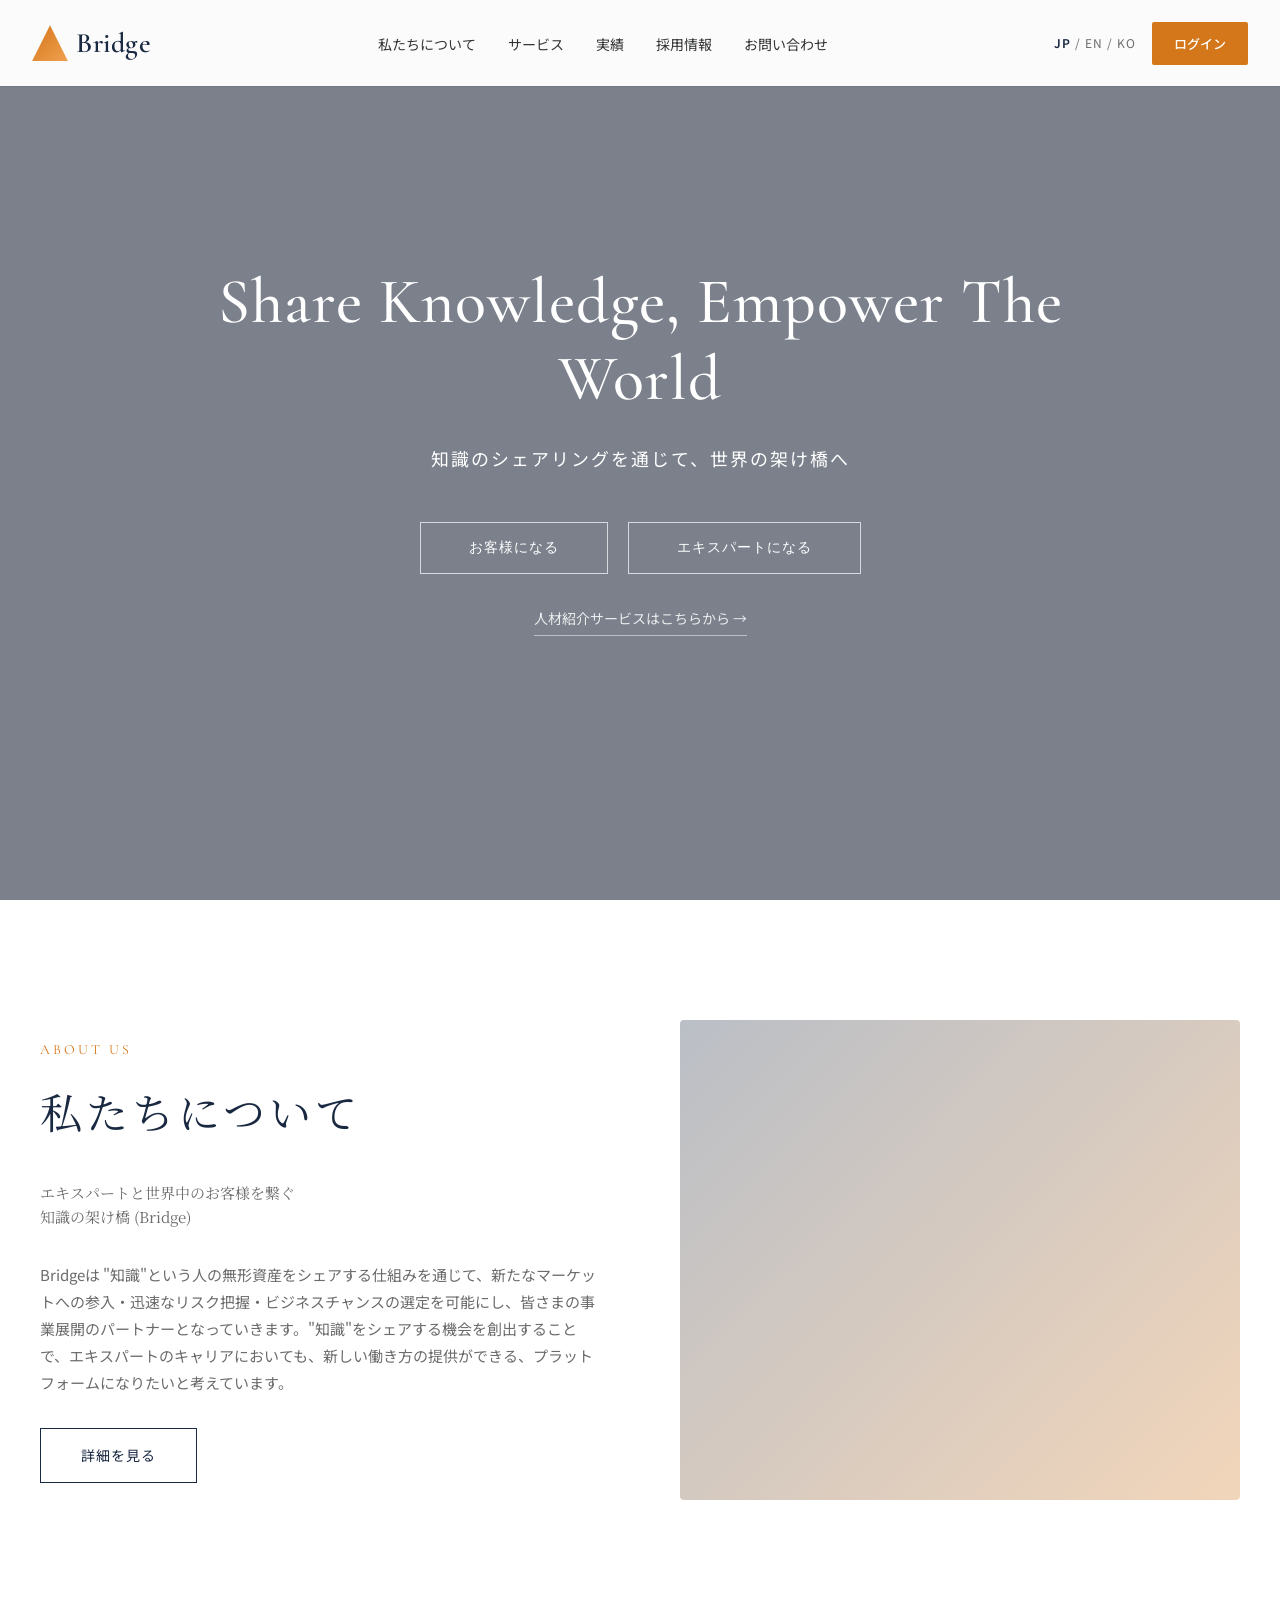
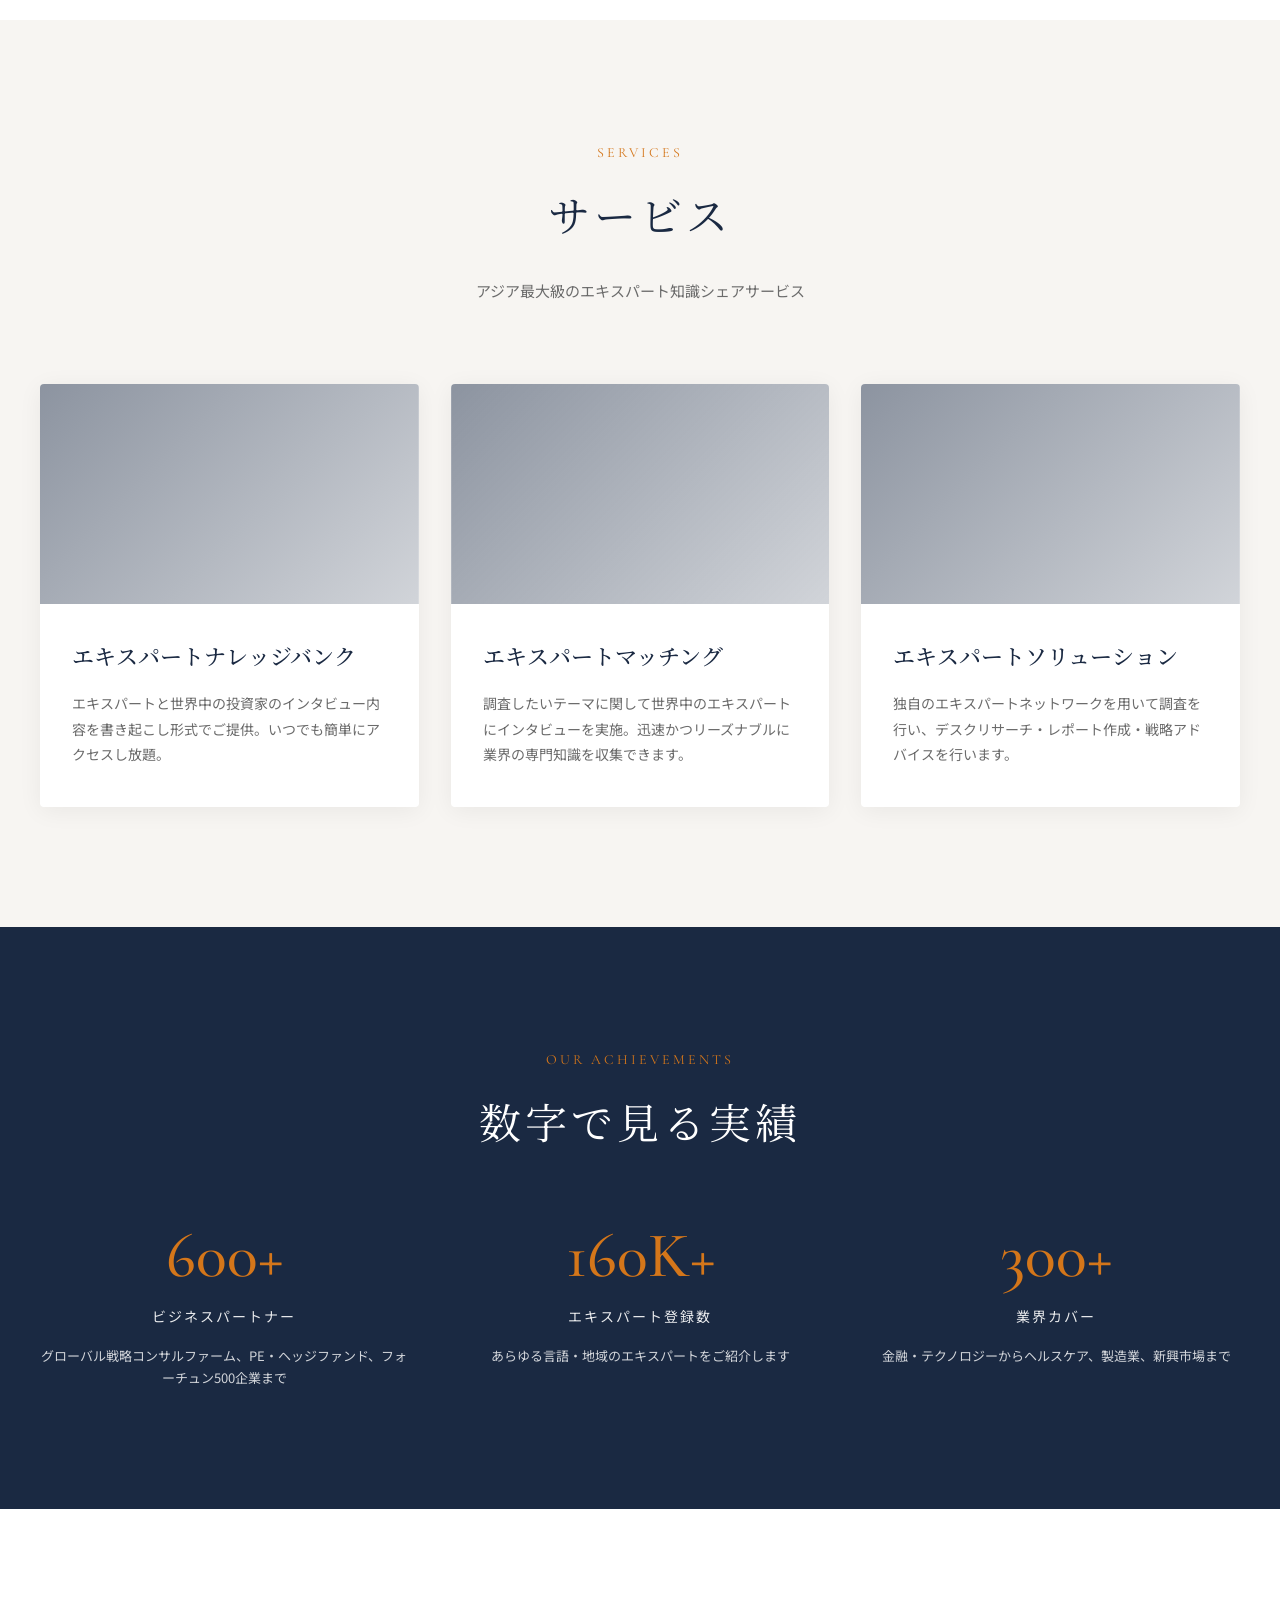
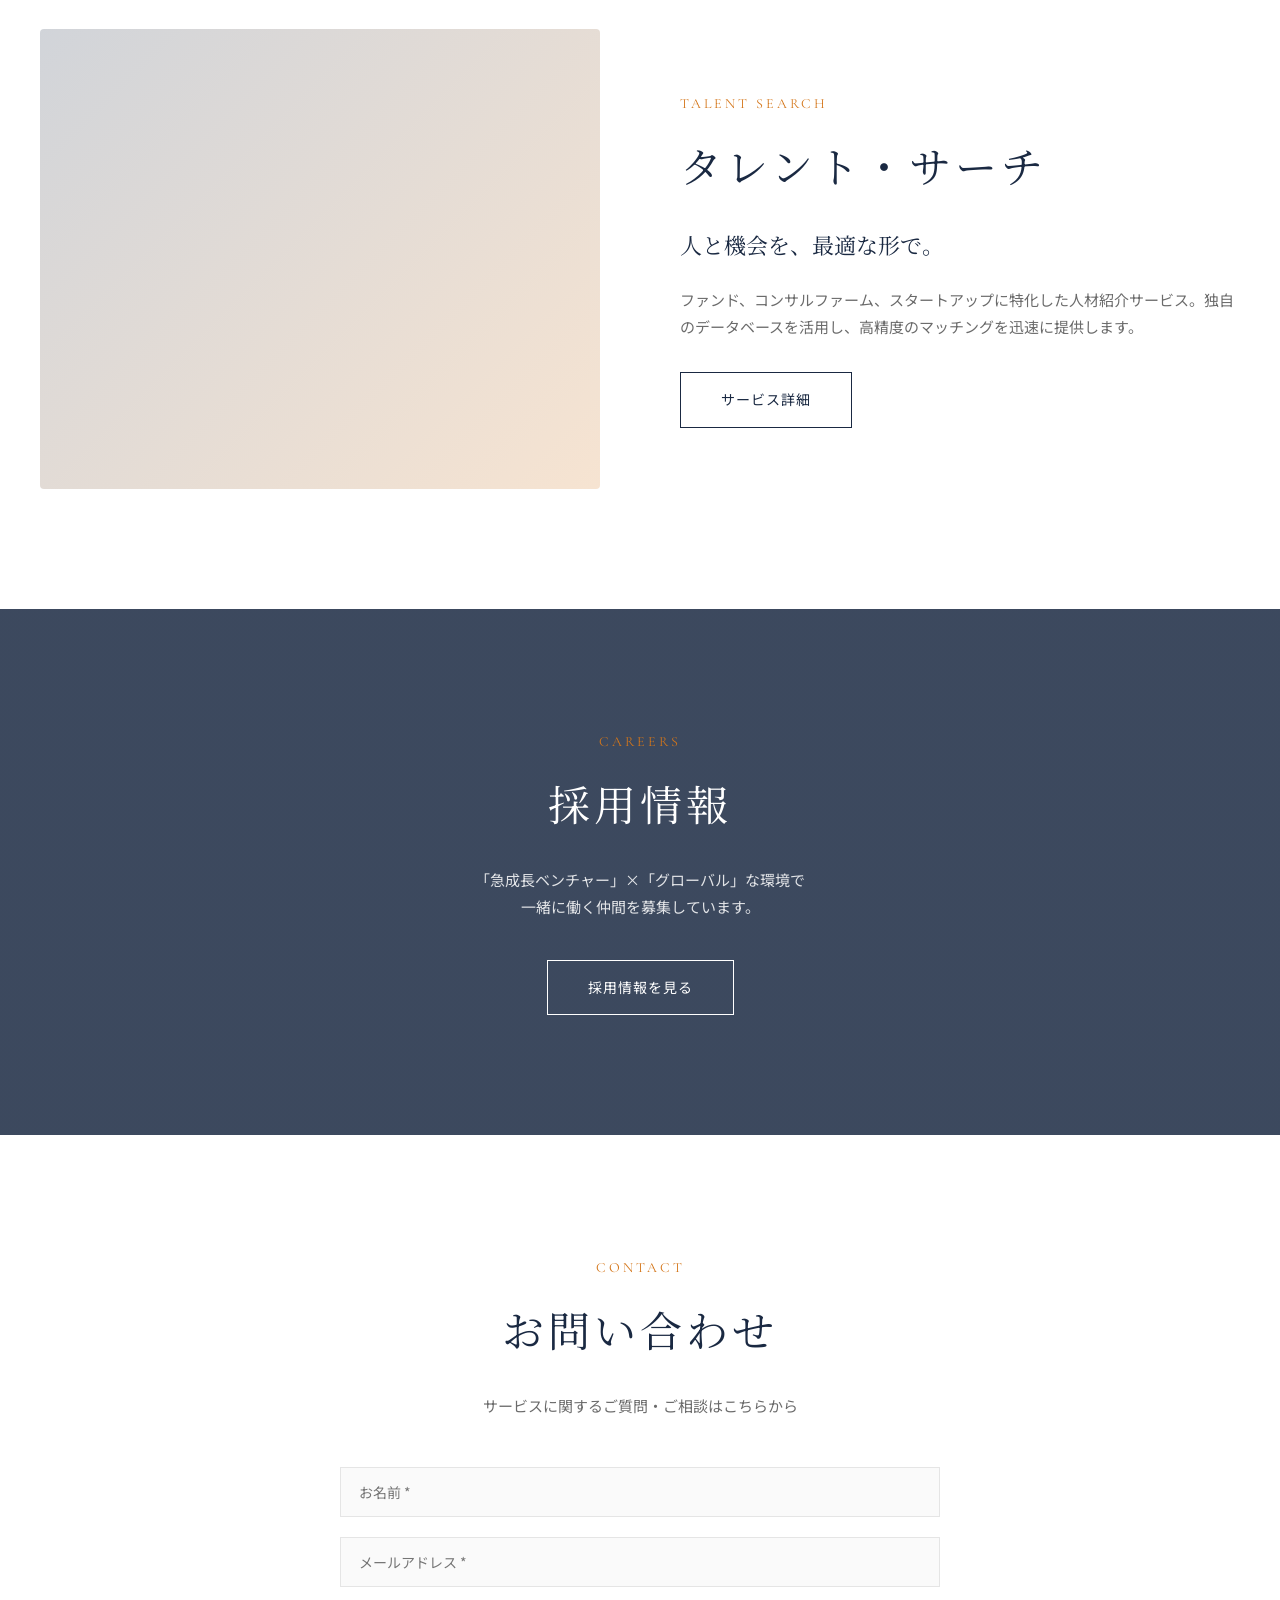
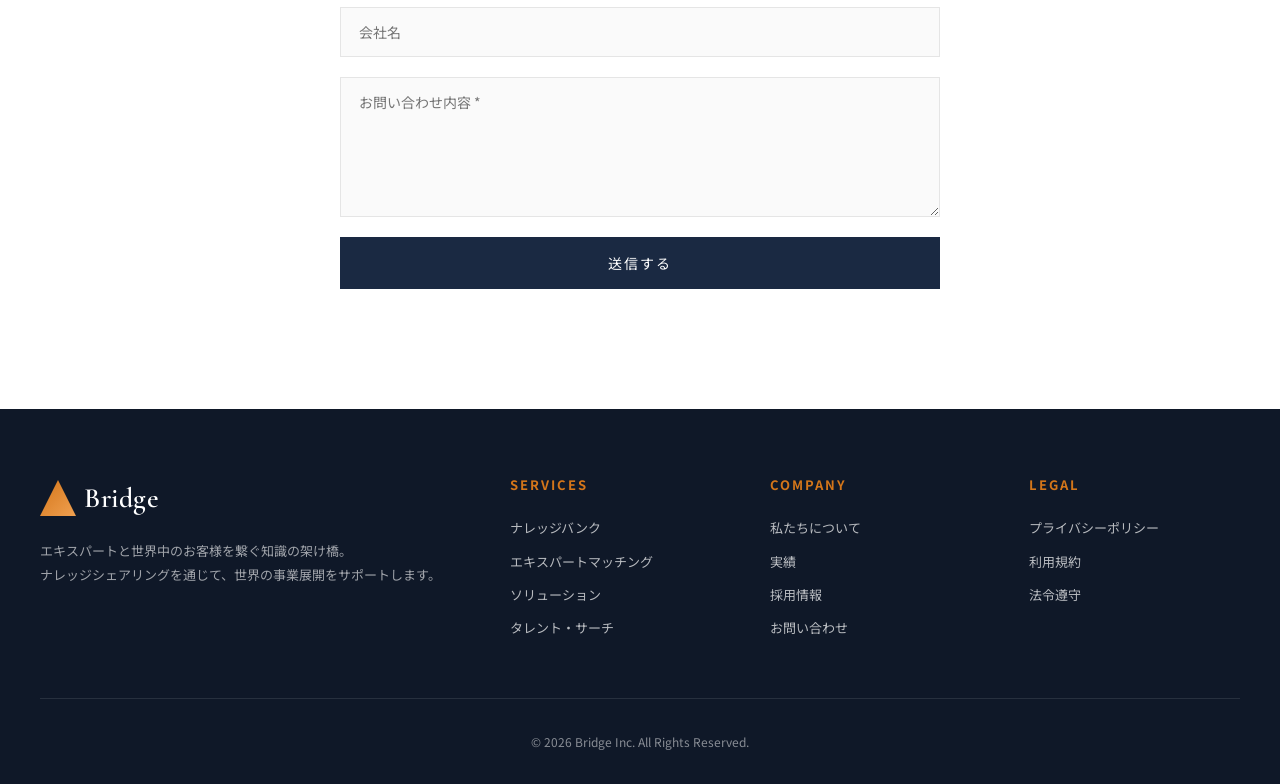
==== index.html @ e3fddd69 "Add files via upload サイトページ" ====
<!DOCTYPE html>
<html lang="ja">
<head>
<meta charset="UTF-8" />
<meta name="viewport" content="width=device-width, initial-scale=1.0" />
<title>Bridge | 知識の架け橋</title>
<meta name="description" content="エキスパートと世界中のお客様を繋ぐ知識の架け橋。ナレッジシェアリングを通じて、新たな事業展開をサポートします。" />
<link rel="preconnect" href="https://fonts.googleapis.com">
<link rel="preconnect" href="https://fonts.gstatic.com" crossorigin>
<link href="https://fonts.googleapis.com/css2?family=Cormorant+Garamond:wght@400;500;600&family=Noto+Serif+JP:wght@300;400;500;600&family=Noto+Sans+JP:wght@300;400;500;700&display=swap" rel="stylesheet">
<style>
  /* ============ Reset ============ */
  *, *::before, *::after { box-sizing: border-box; margin: 0; padding: 0; }
  html { scroll-behavior: smooth; }
  body {
    font-family: 'Noto Sans JP', 'Hiragino Sans', sans-serif;
    color: #2c2c2c;
    line-height: 1.8;
    background: #fff;
    overflow-x: hidden;
  }
  img { max-width: 100%; display: block; }
  a { color: inherit; text-decoration: none; }
  ul { list-style: none; }

  /* ============ Variables ============ */
  :root {
    --primary: #1a2942;
    --accent: #d4761a;
    --light: #f7f5f2;
    --gray: #6b6b6b;
    --border: #e5e5e5;
    --serif-en: 'Cormorant Garamond', 'Noto Serif JP', serif;
    --serif-jp: 'Noto Serif JP', serif;
  }

  /* ============ Header ============ */
  .header {
    position: fixed;
    top: 0; left: 0; right: 0;
    background: rgba(255,255,255,0.97);
    backdrop-filter: blur(10px);
    z-index: 1000;
    box-shadow: 0 1px 0 rgba(0,0,0,0.05);
  }
  .header-inner {
    max-width: 1280px;
    margin: 0 auto;
    padding: 18px 32px;
    display: flex;
    align-items: center;
    justify-content: space-between;
  }
  .logo {
    font-family: var(--serif-en);
    font-size: 28px;
    font-weight: 600;
    color: var(--primary);
    letter-spacing: 0.5px;
    display: flex;
    align-items: center;
    gap: 8px;
  }
  .logo-mark {
    width: 36px; height: 36px;
    background: linear-gradient(135deg, var(--accent), #f0a050);
    clip-path: polygon(50% 0%, 100% 100%, 0% 100%);
  }
  .nav-list {
    display: flex;
    gap: 32px;
  }
  .nav-list a {
    font-size: 14px;
    color: #333;
    transition: color 0.3s;
    position: relative;
  }
  .nav-list a:hover { color: var(--accent); }
  .header-cta {
    display: flex;
    align-items: center;
    gap: 16px;
  }
  .lang-switch {
    font-size: 12px;
    color: var(--gray);
    letter-spacing: 1px;
  }
  .lang-switch span.active { color: var(--primary); font-weight: 600; }
  .login-btn {
    background: var(--accent);
    color: #fff;
    padding: 10px 22px;
    font-size: 13px;
    font-weight: 500;
    border-radius: 2px;
    transition: background 0.3s;
  }
  .login-btn:hover { background: #b86515; }
  .menu-toggle { display: none; background: none; border: none; cursor: pointer; }

  /* ============ Hero ============ */
  .hero {
    height: 100vh;
    min-height: 700px;
    background:
      linear-gradient(rgba(15,25,45,0.55), rgba(15,25,45,0.55)),
      url('https://images.unsplash.com/photo-1519501025264-65ba15a82390?w=1920&auto=format&fit=crop&q=80') center/cover;
    display: flex;
    align-items: center;
    justify-content: center;
    text-align: center;
    color: #fff;
    position: relative;
  }
  .hero-content { max-width: 900px; padding: 0 24px; }
  .hero h1 {
    font-family: var(--serif-en);
    font-size: clamp(36px, 5vw, 64px);
    font-weight: 500;
    letter-spacing: 1px;
    margin-bottom: 24px;
    line-height: 1.2;
    opacity: 0;
    animation: fadeUp 1.2s ease 0.3s forwards;
  }
  .hero p {
    font-size: clamp(15px, 1.4vw, 18px);
    margin-bottom: 48px;
    letter-spacing: 2px;
    opacity: 0;
    animation: fadeUp 1.2s ease 0.6s forwards;
  }
  .hero-buttons {
    display: flex;
    gap: 20px;
    justify-content: center;
    flex-wrap: wrap;
    opacity: 0;
    animation: fadeUp 1.2s ease 0.9s forwards;
  }
  .hero-btn {
    border: 1px solid rgba(255,255,255,0.7);
    padding: 16px 48px;
    font-size: 14px;
    color: #fff;
    transition: all 0.3s;
    letter-spacing: 1px;
    cursor: pointer;
    background: transparent;
  }
  .hero-btn:hover {
    background: #fff;
    color: var(--primary);
  }
  .hero-link {
    display: block;
    margin-top: 32px;
    font-size: 14px;
    color: rgba(255,255,255,0.85);
    border-bottom: 1px solid rgba(255,255,255,0.5);
    padding-bottom: 4px;
    width: fit-content;
    margin-left: auto;
    margin-right: auto;
    transition: color 0.3s;
    opacity: 0;
    animation: fadeUp 1.2s ease 1.2s forwards;
  }
  .hero-link:hover { color: var(--accent); border-color: var(--accent); }

  @keyframes fadeUp {
    from { opacity: 0; transform: translateY(30px); }
    to { opacity: 1; transform: translateY(0); }
  }

  /* ============ Section common ============ */
  .section { padding: 120px 32px; }
  .container { max-width: 1200px; margin: 0 auto; }
  .section-label {
    font-family: var(--serif-en);
    font-size: 14px;
    color: var(--accent);
    letter-spacing: 3px;
    text-transform: uppercase;
    margin-bottom: 12px;
  }
  .section-title {
    font-family: var(--serif-jp);
    font-size: clamp(28px, 3.5vw, 42px);
    font-weight: 400;
    color: var(--primary);
    letter-spacing: 4px;
    margin-bottom: 24px;
  }
  .section-sub {
    color: var(--gray);
    font-size: 15px;
    margin-bottom: 48px;
  }

  /* ============ About ============ */
  .about {
    display: grid;
    grid-template-columns: 1fr 1fr;
    gap: 80px;
    align-items: center;
  }
  .about-text h2 { margin-bottom: 32px; }
  .about-lead {
    font-family: var(--serif-jp);
    font-size: 22px;
    color: var(--primary);
    margin-bottom: 24px;
    line-height: 1.6;
  }
  .about-text p {
    color: var(--gray);
    font-size: 15px;
    margin-bottom: 32px;
  }
  .about-image {
    height: 480px;
    background:
      linear-gradient(135deg, rgba(26,41,66,0.3), rgba(212,118,26,0.3)),
      url('https://images.unsplash.com/photo-1451187580459-43490279c0fa?w=1200&auto=format&fit=crop&q=80') center/cover;
    border-radius: 4px;
  }
  .btn-outline {
    display: inline-block;
    border: 1px solid var(--primary);
    padding: 14px 40px;
    font-size: 14px;
    color: var(--primary);
    transition: all 0.3s;
    letter-spacing: 1px;
  }
  .btn-outline:hover { background: var(--primary); color: #fff; }

  /* ============ Services ============ */
  .services { background: var(--light); text-align: center; }
  .services-head { margin-bottom: 80px; }
  .service-grid {
    display: grid;
    grid-template-columns: repeat(3, 1fr);
    gap: 32px;
    text-align: left;
  }
  .service-card {
    background: #fff;
    padding: 0 0 40px;
    border-radius: 4px;
    overflow: hidden;
    box-shadow: 0 4px 24px rgba(0,0,0,0.06);
    transition: transform 0.4s, box-shadow 0.4s;
  }
  .service-card:hover {
    transform: translateY(-8px);
    box-shadow: 0 12px 40px rgba(0,0,0,0.12);
  }
  .service-image {
    height: 220px;
    background-size: cover;
    background-position: center;
    margin-bottom: 32px;
  }
  .service-card:nth-child(1) .service-image {
    background-image: linear-gradient(135deg, rgba(26,41,66,0.5), rgba(26,41,66,0.2)), url('https://images.unsplash.com/photo-1554224155-6726b3ff858f?w=800&auto=format&fit=crop&q=80');
  }
  .service-card:nth-child(2) .service-image {
    background-image: linear-gradient(135deg, rgba(26,41,66,0.5), rgba(26,41,66,0.2)), url('https://images.unsplash.com/photo-1521737604893-d14cc237f11d?w=800&auto=format&fit=crop&q=80');
  }
  .service-card:nth-child(3) .service-image {
    background-image: linear-gradient(135deg, rgba(26,41,66,0.5), rgba(26,41,66,0.2)), url('https://images.unsplash.com/photo-1556761175-5973dc0f32e7?w=800&auto=format&fit=crop&q=80');
  }
  .service-card h3 {
    font-family: var(--serif-jp);
    font-size: 22px;
    color: var(--primary);
    margin: 0 32px 16px;
    font-weight: 500;
  }
  .service-card p {
    color: var(--gray);
    font-size: 14px;
    margin: 0 32px;
  }

  /* ============ Stats ============ */
  .stats {
    background: var(--primary);
    color: #fff;
    text-align: center;
  }
  .stats-grid {
    display: grid;
    grid-template-columns: repeat(3, 1fr);
    gap: 48px;
  }
  .stat-num {
    font-family: var(--serif-en);
    font-size: 64px;
    color: var(--accent);
    font-weight: 500;
    line-height: 1;
    margin-bottom: 16px;
  }
  .stat-label {
    font-size: 14px;
    letter-spacing: 2px;
    opacity: 0.9;
  }

  /* ============ Talent ============ */
  .talent {
    display: grid;
    grid-template-columns: 1fr 1fr;
    gap: 80px;
    align-items: center;
  }
  .talent-image {
    height: 460px;
    background:
      linear-gradient(135deg, rgba(26,41,66,0.2), rgba(212,118,26,0.2)),
      url('https://images.unsplash.com/photo-1556761175-b413da4baf72?w=1200&auto=format&fit=crop&q=80') center/cover;
    border-radius: 4px;
  }

  /* ============ Careers ============ */
  .careers {
    background:
      linear-gradient(rgba(26,41,66,0.85), rgba(26,41,66,0.85)),
      url('https://images.unsplash.com/photo-1497366216548-37526070297c?w=1920&auto=format&fit=crop&q=80') center/cover fixed;
    color: #fff;
    text-align: center;
  }
  .careers .section-title { color: #fff; }
  .careers .section-sub { color: rgba(255,255,255,0.85); margin-bottom: 40px; }
  .btn-light {
    display: inline-block;
    border: 1px solid #fff;
    padding: 14px 40px;
    font-size: 14px;
    color: #fff;
    letter-spacing: 1px;
    transition: all 0.3s;
  }
  .btn-light:hover { background: #fff; color: var(--primary); }

  /* ============ Contact ============ */
  .contact { text-align: center; }
  .contact-form {
    max-width: 600px;
    margin: 48px auto 0;
    display: grid;
    gap: 20px;
    text-align: left;
  }
  .contact-form input,
  .contact-form textarea {
    width: 100%;
    padding: 14px 18px;
    border: 1px solid var(--border);
    font-family: inherit;
    font-size: 14px;
    background: #fafafa;
    transition: border-color 0.3s;
  }
  .contact-form input:focus,
  .contact-form textarea:focus {
    outline: none;
    border-color: var(--accent);
  }
  .contact-form textarea { min-height: 140px; resize: vertical; }
  .contact-form button {
    background: var(--primary);
    color: #fff;
    border: none;
    padding: 16px;
    font-size: 14px;
    cursor: pointer;
    letter-spacing: 2px;
    transition: background 0.3s;
    font-family: inherit;
  }
  .contact-form button:hover { background: var(--accent); }
  .contact-form button:disabled { background: #999; cursor: not-allowed; }
  .form-status {
    text-align: center;
    padding: 14px;
    margin-top: 8px;
    font-size: 14px;
    border-radius: 2px;
    display: none;
  }
  .form-status.success {
    display: block;
    background: #e8f5e9;
    color: #2e7d32;
    border: 1px solid #a5d6a7;
  }
  .form-status.error {
    display: block;
    background: #ffebee;
    color: #c62828;
    border: 1px solid #ef9a9a;
  }
  .form-honeypot {
    position: absolute;
    left: -9999px;
    width: 1px;
    height: 1px;
    opacity: 0;
  }

  /* ============ Footer ============ */
  .footer {
    background: #0f1828;
    color: #fff;
    padding: 64px 32px 32px;
  }
  .footer-grid {
    max-width: 1200px;
    margin: 0 auto;
    display: grid;
    grid-template-columns: 2fr 1fr 1fr 1fr;
    gap: 48px;
    margin-bottom: 48px;
  }
  .footer-brand .logo { color: #fff; margin-bottom: 16px; }
  .footer-brand p {
    color: rgba(255,255,255,0.6);
    font-size: 13px;
    line-height: 1.8;
  }
  .footer h4 {
    font-size: 13px;
    letter-spacing: 2px;
    margin-bottom: 20px;
    color: var(--accent);
  }
  .footer ul li {
    margin-bottom: 10px;
    font-size: 13px;
    color: rgba(255,255,255,0.7);
  }
  .footer ul li a:hover { color: var(--accent); }
  .footer-bottom {
    max-width: 1200px;
    margin: 0 auto;
    padding-top: 32px;
    border-top: 1px solid rgba(255,255,255,0.1);
    text-align: center;
    font-size: 12px;
    color: rgba(255,255,255,0.5);
  }

  /* ============ Reveal animation ============ */
  .reveal {
    opacity: 0;
    transform: translateY(40px);
    transition: opacity 1s ease, transform 1s ease;
  }
  .reveal.visible {
    opacity: 1;
    transform: translateY(0);
  }

  /* ============ Responsive ============ */
  @media (max-width: 900px) {
    .nav-list, .lang-switch { display: none; }
    .menu-toggle { display: block; font-size: 24px; color: var(--primary); }
    .about, .talent { grid-template-columns: 1fr; gap: 48px; }
    .service-grid, .stats-grid, .footer-grid { grid-template-columns: 1fr; }
    .section { padding: 80px 24px; }
    .header-inner { padding: 16px 24px; }
    .stat-num { font-size: 48px; }
  }
</style>
</head>
<body>

<!-- ========== Header ========== -->
<header class="header">
  <div class="header-inner">
    <a href="#" class="logo">
      <span class="logo-mark"></span>
      Bridge
    </a>
    <nav>
      <ul class="nav-list">
        <li><a href="#about">私たちについて</a></li>
        <li><a href="#services">サービス</a></li>
        <li><a href="#stats">実績</a></li>
        <li><a href="#careers">採用情報</a></li>
        <li><a href="#contact">お問い合わせ</a></li>
      </ul>
    </nav>
    <div class="header-cta">
      <div class="lang-switch">
        <span class="active">JP</span> / <span>EN</span> / <span>KO</span>
      </div>
      <a href="#contact" class="login-btn">ログイン</a>
      <button class="menu-toggle" aria-label="menu">☰</button>
    </div>
  </div>
</header>

<!-- ========== Hero ========== -->
<section class="hero">
  <div class="hero-content">
    <h1>Share Knowledge, Empower The World</h1>
    <p>知識のシェアリングを通じて、世界の架け橋へ</p>
    <div class="hero-buttons">
      <button class="hero-btn">お客様になる</button>
      <button class="hero-btn">エキスパートになる</button>
    </div>
    <a href="#services" class="hero-link">人材紹介サービスはこちらから →</a>
  </div>
</section>

<!-- ========== About ========== -->
<section class="section" id="about">
  <div class="container about">
    <div class="about-text reveal">
      <div class="section-label">ABOUT US</div>
      <h2 class="section-title">私たちについて</h2>
      <p class="about-lead">エキスパートと世界中のお客様を繋ぐ<br>知識の架け橋 (Bridge)</p>
      <p>
        Bridgeは "知識"という人の無形資産をシェアする仕組みを通じて、新たなマーケットへの参入・迅速なリスク把握・ビジネスチャンスの選定を可能にし、皆さまの事業展開のパートナーとなっていきます。"知識"をシェアする機会を創出することで、エキスパートのキャリアにおいても、新しい働き方の提供ができる、プラットフォームになりたいと考えています。
      </p>
      <a href="#" class="btn-outline">詳細を見る</a>
    </div>
    <div class="about-image reveal"></div>
  </div>
</section>

<!-- ========== Services ========== -->
<section class="section services" id="services">
  <div class="container">
    <div class="services-head reveal">
      <div class="section-label">SERVICES</div>
      <h2 class="section-title">サービス</h2>
      <p class="section-sub">アジア最大級のエキスパート知識シェアサービス</p>
    </div>
    <div class="service-grid">
      <div class="service-card reveal">
        <div class="service-image"></div>
        <h3>エキスパートナレッジバンク</h3>
        <p>エキスパートと世界中の投資家のインタビュー内容を書き起こし形式でご提供。いつでも簡単にアクセスし放題。</p>
      </div>
      <div class="service-card reveal">
        <div class="service-image"></div>
        <h3>エキスパートマッチング</h3>
        <p>調査したいテーマに関して世界中のエキスパートにインタビューを実施。迅速かつリーズナブルに業界の専門知識を収集できます。</p>
      </div>
      <div class="service-card reveal">
        <div class="service-image"></div>
        <h3>エキスパートソリューション</h3>
        <p>独自のエキスパートネットワークを用いて調査を行い、デスクリサーチ・レポート作成・戦略アドバイスを行います。</p>
      </div>
    </div>
  </div>
</section>

<!-- ========== Stats ========== -->
<section class="section stats" id="stats">
  <div class="container">
    <div class="reveal" style="margin-bottom:64px;">
      <div class="section-label" style="color:var(--accent);">OUR ACHIEVEMENTS</div>
      <h2 class="section-title" style="color:#fff;">数字で見る実績</h2>
    </div>
    <div class="stats-grid">
      <div class="reveal">
        <div class="stat-num">600+</div>
        <div class="stat-label">ビジネスパートナー</div>
        <p style="margin-top:16px;font-size:13px;opacity:0.8;line-height:1.7;">グローバル戦略コンサルファーム、PE・ヘッジファンド、フォーチュン500企業まで</p>
      </div>
      <div class="reveal">
        <div class="stat-num">160K+</div>
        <div class="stat-label">エキスパート登録数</div>
        <p style="margin-top:16px;font-size:13px;opacity:0.8;line-height:1.7;">あらゆる言語・地域のエキスパートをご紹介します</p>
      </div>
      <div class="reveal">
        <div class="stat-num">300+</div>
        <div class="stat-label">業界カバー</div>
        <p style="margin-top:16px;font-size:13px;opacity:0.8;line-height:1.7;">金融・テクノロジーからヘルスケア、製造業、新興市場まで</p>
      </div>
    </div>
  </div>
</section>

<!-- ========== Talent ========== -->
<section class="section">
  <div class="container talent">
    <div class="talent-image reveal"></div>
    <div class="reveal">
      <div class="section-label">TALENT SEARCH</div>
      <h2 class="section-title">タレント・サーチ</h2>
      <p class="about-lead">人と機会を、最適な形で。</p>
      <p style="color:var(--gray);font-size:15px;margin-bottom:32px;">
        ファンド、コンサルファーム、スタートアップに特化した人材紹介サービス。独自のデータベースを活用し、高精度のマッチングを迅速に提供します。
      </p>
      <a href="#contact" class="btn-outline">サービス詳細</a>
    </div>
  </div>
</section>

<!-- ========== Careers ========== -->
<section class="section careers" id="careers">
  <div class="container reveal">
    <div class="section-label">CAREERS</div>
    <h2 class="section-title">採用情報</h2>
    <p class="section-sub">「急成長ベンチャー」×「グローバル」な環境で<br>一緒に働く仲間を募集しています。</p>
    <a href="#contact" class="btn-light">採用情報を見る</a>
  </div>
</section>

<!-- ========== Contact ========== -->
<section class="section contact" id="contact">
  <div class="container reveal">
    <div class="section-label">CONTACT</div>
    <h2 class="section-title">お問い合わせ</h2>
    <p class="section-sub">サービスに関するご質問・ご相談はこちらから</p>
    <!-- ▼ Formspree連携: action のURLを自分のFormspreeフォームIDに書き換えてください ▼ -->
    <form id="contactForm" class="contact-form" action="https://formspree.io/f/YOUR_FORM_ID" method="POST">
      <input type="text" name="name" placeholder="お名前 *" required />
      <input type="email" name="email" placeholder="メールアドレス *" required />
      <input type="text" name="company" placeholder="会社名" />
      <textarea name="message" placeholder="お問い合わせ内容 *" required></textarea>

      <!-- スパム対策: ハニーポット（Bot対策。人間には見えない） -->
      <input type="text" name="_gotcha" class="form-honeypot" tabindex="-1" autocomplete="off" />

      <!-- メール件名（任意） -->
      <input type="hidden" name="_subject" value="【Bridge】お問い合わせがありました" />

      <!-- 自動返信用の差出人表示（任意） -->
      <input type="hidden" name="_replyto" value="" />

      <button type="submit" id="submitBtn">送信する</button>
      <div class="form-status" id="formStatus"></div>
    </form>
  </div>
</section>

<!-- ========== Footer ========== -->
<footer class="footer">
  <div class="footer-grid">
    <div class="footer-brand">
      <a href="#" class="logo">
        <span class="logo-mark"></span>
        Bridge
      </a>
      <p>エキスパートと世界中のお客様を繋ぐ知識の架け橋。<br>ナレッジシェアリングを通じて、世界の事業展開をサポートします。</p>
    </div>
    <div>
      <h4>SERVICES</h4>
      <ul>
        <li><a href="#services">ナレッジバンク</a></li>
        <li><a href="#services">エキスパートマッチング</a></li>
        <li><a href="#services">ソリューション</a></li>
        <li><a href="#services">タレント・サーチ</a></li>
      </ul>
    </div>
    <div>
      <h4>COMPANY</h4>
      <ul>
        <li><a href="#about">私たちについて</a></li>
        <li><a href="#stats">実績</a></li>
        <li><a href="#careers">採用情報</a></li>
        <li><a href="#contact">お問い合わせ</a></li>
      </ul>
    </div>
    <div>
      <h4>LEGAL</h4>
      <ul>
        <li><a href="#">プライバシーポリシー</a></li>
        <li><a href="#">利用規約</a></li>
        <li><a href="#">法令遵守</a></li>
      </ul>
    </div>
  </div>
  <div class="footer-bottom">
    © 2026 Bridge Inc. All Rights Reserved.
  </div>
</footer>

<script>
  // Reveal on scroll
  const reveals = document.querySelectorAll('.reveal');
  const io = new IntersectionObserver((entries) => {
    entries.forEach(e => {
      if (e.isIntersecting) {
        e.target.classList.add('visible');
        io.unobserve(e.target);
      }
    });
  }, { threshold: 0.15 });
  reveals.forEach(r => io.observe(r));

  // ============ Formspree 非同期送信 ============
  const form = document.getElementById('contactForm');
  const statusEl = document.getElementById('formStatus');
  const submitBtn = document.getElementById('submitBtn');

  if (form) {
    form.addEventListener('submit', async (e) => {
      e.preventDefault();

      // action URLが未設定の場合の警告
      if (form.action.includes('YOUR_FORM_ID')) {
        statusEl.className = 'form-status error';
        statusEl.textContent = '⚠ FormspreeのフォームIDが未設定です。index.htmlのaction属性を編集してください。';
        return;
      }

      submitBtn.disabled = true;
      submitBtn.textContent = '送信中...';
      statusEl.className = 'form-status';
      statusEl.textContent = '';

      try {
        const data = new FormData(form);
        const res = await fetch(form.action, {
          method: 'POST',
          body: data,
          headers: { 'Accept': 'application/json' }
        });

        if (res.ok) {
          statusEl.className = 'form-status success';
          statusEl.textContent = '✓ お問い合わせを送信しました。担当者よりご連絡いたします。';
          form.reset();
        } else {
          const json = await res.json().catch(() => ({}));
          const msg = json.errors ? json.errors.map(err => err.message).join(', ') : '送信に失敗しました。時間をおいて再度お試しください。';
          statusEl.className = 'form-status error';
          statusEl.textContent = '✗ ' + msg;
        }
      } catch (err) {
        statusEl.className = 'form-status error';
        statusEl.textContent = '✗ ネットワークエラーが発生しました。再度お試しください。';
      } finally {
        submitBtn.disabled = false;
        submitBtn.textContent = '送信する';
      }
    });
  }

  // Header shadow on scroll
  const header = document.querySelector('.header');
  window.addEventListener('scroll', () => {
    if (window.scrollY > 50) {
      header.style.boxShadow = '0 4px 20px rgba(0,0,0,0.08)';
    } else {
      header.style.boxShadow = '0 1px 0 rgba(0,0,0,0.05)';
    }
  });
</script>

</body>
</html>
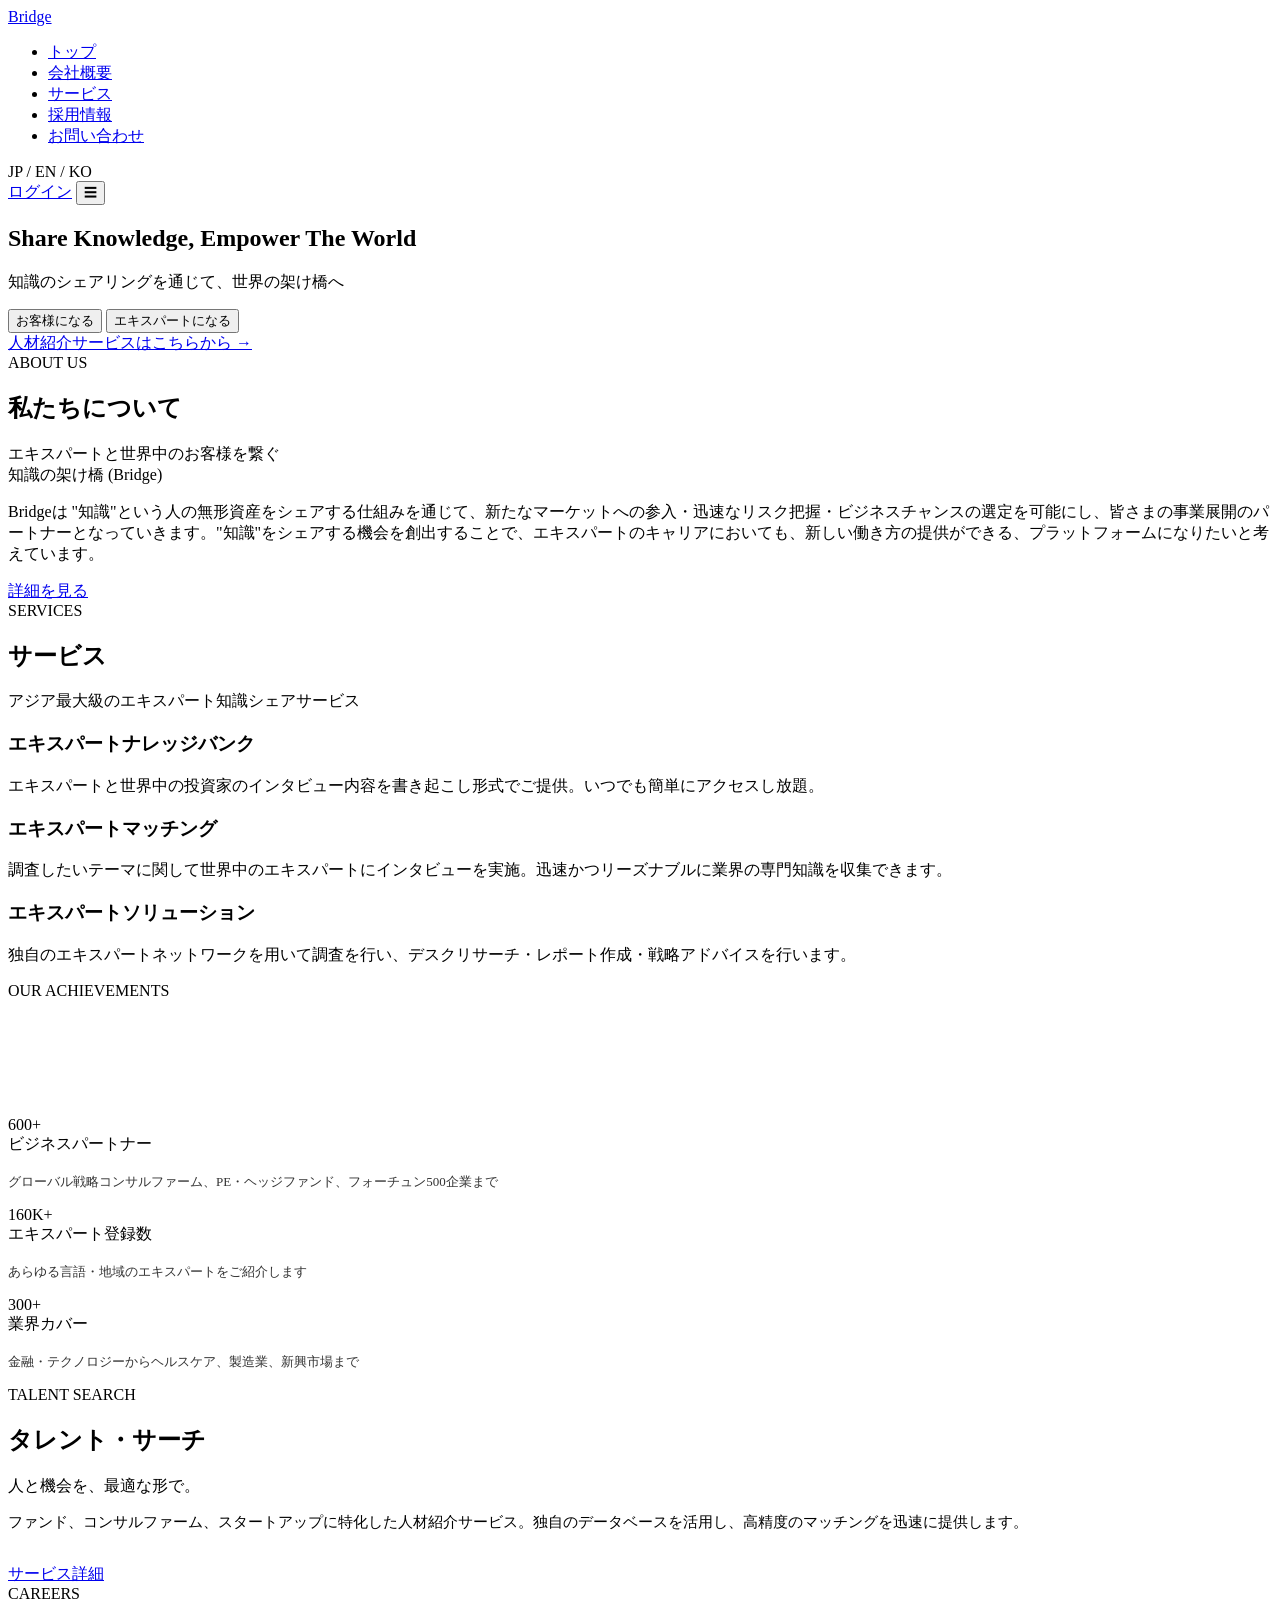
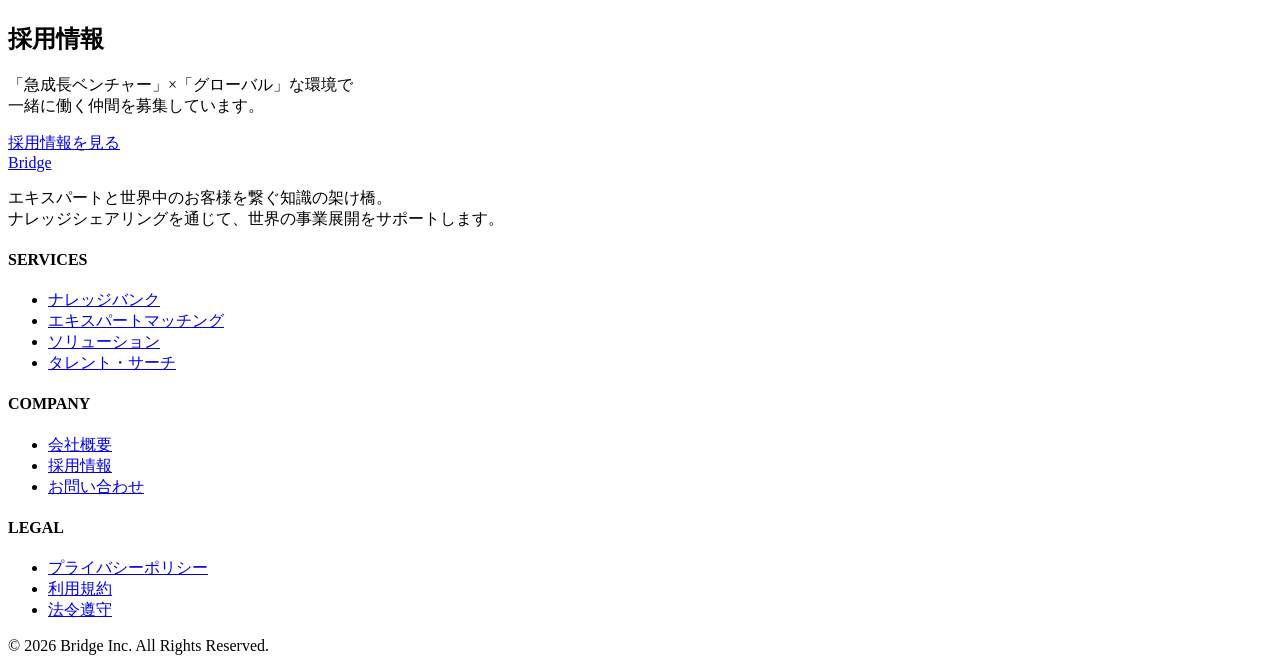
==== commit 122b62a7: "Rename index (1).html to index.html" ====
--- a/index.html
+++ b/index.html
@@ -8,500 +8,31 @@
 <link rel="preconnect" href="https://fonts.googleapis.com">
 <link rel="preconnect" href="https://fonts.gstatic.com" crossorigin>
 <link href="https://fonts.googleapis.com/css2?family=Cormorant+Garamond:wght@400;500;600&family=Noto+Serif+JP:wght@300;400;500;600&family=Noto+Sans+JP:wght@300;400;500;700&display=swap" rel="stylesheet">
-<style>
-  /* ============ Reset ============ */
-  *, *::before, *::after { box-sizing: border-box; margin: 0; padding: 0; }
-  html { scroll-behavior: smooth; }
-  body {
-    font-family: 'Noto Sans JP', 'Hiragino Sans', sans-serif;
-    color: #2c2c2c;
-    line-height: 1.8;
-    background: #fff;
-    overflow-x: hidden;
-  }
-  img { max-width: 100%; display: block; }
-  a { color: inherit; text-decoration: none; }
-  ul { list-style: none; }
-
-  /* ============ Variables ============ */
-  :root {
-    --primary: #1a2942;
-    --accent: #d4761a;
-    --light: #f7f5f2;
-    --gray: #6b6b6b;
-    --border: #e5e5e5;
-    --serif-en: 'Cormorant Garamond', 'Noto Serif JP', serif;
-    --serif-jp: 'Noto Serif JP', serif;
-  }
-
-  /* ============ Header ============ */
-  .header {
-    position: fixed;
-    top: 0; left: 0; right: 0;
-    background: rgba(255,255,255,0.97);
-    backdrop-filter: blur(10px);
-    z-index: 1000;
-    box-shadow: 0 1px 0 rgba(0,0,0,0.05);
-  }
-  .header-inner {
-    max-width: 1280px;
-    margin: 0 auto;
-    padding: 18px 32px;
-    display: flex;
-    align-items: center;
-    justify-content: space-between;
-  }
-  .logo {
-    font-family: var(--serif-en);
-    font-size: 28px;
-    font-weight: 600;
-    color: var(--primary);
-    letter-spacing: 0.5px;
-    display: flex;
-    align-items: center;
-    gap: 8px;
-  }
-  .logo-mark {
-    width: 36px; height: 36px;
-    background: linear-gradient(135deg, var(--accent), #f0a050);
-    clip-path: polygon(50% 0%, 100% 100%, 0% 100%);
-  }
-  .nav-list {
-    display: flex;
-    gap: 32px;
-  }
-  .nav-list a {
-    font-size: 14px;
-    color: #333;
-    transition: color 0.3s;
-    position: relative;
-  }
-  .nav-list a:hover { color: var(--accent); }
-  .header-cta {
-    display: flex;
-    align-items: center;
-    gap: 16px;
-  }
-  .lang-switch {
-    font-size: 12px;
-    color: var(--gray);
-    letter-spacing: 1px;
-  }
-  .lang-switch span.active { color: var(--primary); font-weight: 600; }
-  .login-btn {
-    background: var(--accent);
-    color: #fff;
-    padding: 10px 22px;
-    font-size: 13px;
-    font-weight: 500;
-    border-radius: 2px;
-    transition: background 0.3s;
-  }
-  .login-btn:hover { background: #b86515; }
-  .menu-toggle { display: none; background: none; border: none; cursor: pointer; }
-
-  /* ============ Hero ============ */
-  .hero {
-    height: 100vh;
-    min-height: 700px;
-    background:
-      linear-gradient(rgba(15,25,45,0.55), rgba(15,25,45,0.55)),
-      url('https://images.unsplash.com/photo-1519501025264-65ba15a82390?w=1920&auto=format&fit=crop&q=80') center/cover;
-    display: flex;
-    align-items: center;
-    justify-content: center;
-    text-align: center;
-    color: #fff;
-    position: relative;
-  }
-  .hero-content { max-width: 900px; padding: 0 24px; }
-  .hero h1 {
-    font-family: var(--serif-en);
-    font-size: clamp(36px, 5vw, 64px);
-    font-weight: 500;
-    letter-spacing: 1px;
-    margin-bottom: 24px;
-    line-height: 1.2;
-    opacity: 0;
-    animation: fadeUp 1.2s ease 0.3s forwards;
-  }
-  .hero p {
-    font-size: clamp(15px, 1.4vw, 18px);
-    margin-bottom: 48px;
-    letter-spacing: 2px;
-    opacity: 0;
-    animation: fadeUp 1.2s ease 0.6s forwards;
-  }
-  .hero-buttons {
-    display: flex;
-    gap: 20px;
-    justify-content: center;
-    flex-wrap: wrap;
-    opacity: 0;
-    animation: fadeUp 1.2s ease 0.9s forwards;
-  }
-  .hero-btn {
-    border: 1px solid rgba(255,255,255,0.7);
-    padding: 16px 48px;
-    font-size: 14px;
-    color: #fff;
-    transition: all 0.3s;
-    letter-spacing: 1px;
-    cursor: pointer;
-    background: transparent;
-  }
-  .hero-btn:hover {
-    background: #fff;
-    color: var(--primary);
-  }
-  .hero-link {
-    display: block;
-    margin-top: 32px;
-    font-size: 14px;
-    color: rgba(255,255,255,0.85);
-    border-bottom: 1px solid rgba(255,255,255,0.5);
-    padding-bottom: 4px;
-    width: fit-content;
-    margin-left: auto;
-    margin-right: auto;
-    transition: color 0.3s;
-    opacity: 0;
-    animation: fadeUp 1.2s ease 1.2s forwards;
-  }
-  .hero-link:hover { color: var(--accent); border-color: var(--accent); }
-
-  @keyframes fadeUp {
-    from { opacity: 0; transform: translateY(30px); }
-    to { opacity: 1; transform: translateY(0); }
-  }
-
-  /* ============ Section common ============ */
-  .section { padding: 120px 32px; }
-  .container { max-width: 1200px; margin: 0 auto; }
-  .section-label {
-    font-family: var(--serif-en);
-    font-size: 14px;
-    color: var(--accent);
-    letter-spacing: 3px;
-    text-transform: uppercase;
-    margin-bottom: 12px;
-  }
-  .section-title {
-    font-family: var(--serif-jp);
-    font-size: clamp(28px, 3.5vw, 42px);
-    font-weight: 400;
-    color: var(--primary);
-    letter-spacing: 4px;
-    margin-bottom: 24px;
-  }
-  .section-sub {
-    color: var(--gray);
-    font-size: 15px;
-    margin-bottom: 48px;
-  }
-
-  /* ============ About ============ */
-  .about {
-    display: grid;
-    grid-template-columns: 1fr 1fr;
-    gap: 80px;
-    align-items: center;
-  }
-  .about-text h2 { margin-bottom: 32px; }
-  .about-lead {
-    font-family: var(--serif-jp);
-    font-size: 22px;
-    color: var(--primary);
-    margin-bottom: 24px;
-    line-height: 1.6;
-  }
-  .about-text p {
-    color: var(--gray);
-    font-size: 15px;
-    margin-bottom: 32px;
-  }
-  .about-image {
-    height: 480px;
-    background:
-      linear-gradient(135deg, rgba(26,41,66,0.3), rgba(212,118,26,0.3)),
-      url('https://images.unsplash.com/photo-1451187580459-43490279c0fa?w=1200&auto=format&fit=crop&q=80') center/cover;
-    border-radius: 4px;
-  }
-  .btn-outline {
-    display: inline-block;
-    border: 1px solid var(--primary);
-    padding: 14px 40px;
-    font-size: 14px;
-    color: var(--primary);
-    transition: all 0.3s;
-    letter-spacing: 1px;
-  }
-  .btn-outline:hover { background: var(--primary); color: #fff; }
-
-  /* ============ Services ============ */
-  .services { background: var(--light); text-align: center; }
-  .services-head { margin-bottom: 80px; }
-  .service-grid {
-    display: grid;
-    grid-template-columns: repeat(3, 1fr);
-    gap: 32px;
-    text-align: left;
-  }
-  .service-card {
-    background: #fff;
-    padding: 0 0 40px;
-    border-radius: 4px;
-    overflow: hidden;
-    box-shadow: 0 4px 24px rgba(0,0,0,0.06);
-    transition: transform 0.4s, box-shadow 0.4s;
-  }
-  .service-card:hover {
-    transform: translateY(-8px);
-    box-shadow: 0 12px 40px rgba(0,0,0,0.12);
-  }
-  .service-image {
-    height: 220px;
-    background-size: cover;
-    background-position: center;
-    margin-bottom: 32px;
-  }
-  .service-card:nth-child(1) .service-image {
-    background-image: linear-gradient(135deg, rgba(26,41,66,0.5), rgba(26,41,66,0.2)), url('https://images.unsplash.com/photo-1554224155-6726b3ff858f?w=800&auto=format&fit=crop&q=80');
-  }
-  .service-card:nth-child(2) .service-image {
-    background-image: linear-gradient(135deg, rgba(26,41,66,0.5), rgba(26,41,66,0.2)), url('https://images.unsplash.com/photo-1521737604893-d14cc237f11d?w=800&auto=format&fit=crop&q=80');
-  }
-  .service-card:nth-child(3) .service-image {
-    background-image: linear-gradient(135deg, rgba(26,41,66,0.5), rgba(26,41,66,0.2)), url('https://images.unsplash.com/photo-1556761175-5973dc0f32e7?w=800&auto=format&fit=crop&q=80');
-  }
-  .service-card h3 {
-    font-family: var(--serif-jp);
-    font-size: 22px;
-    color: var(--primary);
-    margin: 0 32px 16px;
-    font-weight: 500;
-  }
-  .service-card p {
-    color: var(--gray);
-    font-size: 14px;
-    margin: 0 32px;
-  }
-
-  /* ============ Stats ============ */
-  .stats {
-    background: var(--primary);
-    color: #fff;
-    text-align: center;
-  }
-  .stats-grid {
-    display: grid;
-    grid-template-columns: repeat(3, 1fr);
-    gap: 48px;
-  }
-  .stat-num {
-    font-family: var(--serif-en);
-    font-size: 64px;
-    color: var(--accent);
-    font-weight: 500;
-    line-height: 1;
-    margin-bottom: 16px;
-  }
-  .stat-label {
-    font-size: 14px;
-    letter-spacing: 2px;
-    opacity: 0.9;
-  }
-
-  /* ============ Talent ============ */
-  .talent {
-    display: grid;
-    grid-template-columns: 1fr 1fr;
-    gap: 80px;
-    align-items: center;
-  }
-  .talent-image {
-    height: 460px;
-    background:
-      linear-gradient(135deg, rgba(26,41,66,0.2), rgba(212,118,26,0.2)),
-      url('https://images.unsplash.com/photo-1556761175-b413da4baf72?w=1200&auto=format&fit=crop&q=80') center/cover;
-    border-radius: 4px;
-  }
-
-  /* ============ Careers ============ */
-  .careers {
-    background:
-      linear-gradient(rgba(26,41,66,0.85), rgba(26,41,66,0.85)),
-      url('https://images.unsplash.com/photo-1497366216548-37526070297c?w=1920&auto=format&fit=crop&q=80') center/cover fixed;
-    color: #fff;
-    text-align: center;
-  }
-  .careers .section-title { color: #fff; }
-  .careers .section-sub { color: rgba(255,255,255,0.85); margin-bottom: 40px; }
-  .btn-light {
-    display: inline-block;
-    border: 1px solid #fff;
-    padding: 14px 40px;
-    font-size: 14px;
-    color: #fff;
-    letter-spacing: 1px;
-    transition: all 0.3s;
-  }
-  .btn-light:hover { background: #fff; color: var(--primary); }
-
-  /* ============ Contact ============ */
-  .contact { text-align: center; }
-  .contact-form {
-    max-width: 600px;
-    margin: 48px auto 0;
-    display: grid;
-    gap: 20px;
-    text-align: left;
-  }
-  .contact-form input,
-  .contact-form textarea {
-    width: 100%;
-    padding: 14px 18px;
-    border: 1px solid var(--border);
-    font-family: inherit;
-    font-size: 14px;
-    background: #fafafa;
-    transition: border-color 0.3s;
-  }
-  .contact-form input:focus,
-  .contact-form textarea:focus {
-    outline: none;
-    border-color: var(--accent);
-  }
-  .contact-form textarea { min-height: 140px; resize: vertical; }
-  .contact-form button {
-    background: var(--primary);
-    color: #fff;
-    border: none;
-    padding: 16px;
-    font-size: 14px;
-    cursor: pointer;
-    letter-spacing: 2px;
-    transition: background 0.3s;
-    font-family: inherit;
-  }
-  .contact-form button:hover { background: var(--accent); }
-  .contact-form button:disabled { background: #999; cursor: not-allowed; }
-  .form-status {
-    text-align: center;
-    padding: 14px;
-    margin-top: 8px;
-    font-size: 14px;
-    border-radius: 2px;
-    display: none;
-  }
-  .form-status.success {
-    display: block;
-    background: #e8f5e9;
-    color: #2e7d32;
-    border: 1px solid #a5d6a7;
-  }
-  .form-status.error {
-    display: block;
-    background: #ffebee;
-    color: #c62828;
-    border: 1px solid #ef9a9a;
-  }
-  .form-honeypot {
-    position: absolute;
-    left: -9999px;
-    width: 1px;
-    height: 1px;
-    opacity: 0;
-  }
-
-  /* ============ Footer ============ */
-  .footer {
-    background: #0f1828;
-    color: #fff;
-    padding: 64px 32px 32px;
-  }
-  .footer-grid {
-    max-width: 1200px;
-    margin: 0 auto;
-    display: grid;
-    grid-template-columns: 2fr 1fr 1fr 1fr;
-    gap: 48px;
-    margin-bottom: 48px;
-  }
-  .footer-brand .logo { color: #fff; margin-bottom: 16px; }
-  .footer-brand p {
-    color: rgba(255,255,255,0.6);
-    font-size: 13px;
-    line-height: 1.8;
-  }
-  .footer h4 {
-    font-size: 13px;
-    letter-spacing: 2px;
-    margin-bottom: 20px;
-    color: var(--accent);
-  }
-  .footer ul li {
-    margin-bottom: 10px;
-    font-size: 13px;
-    color: rgba(255,255,255,0.7);
-  }
-  .footer ul li a:hover { color: var(--accent); }
-  .footer-bottom {
-    max-width: 1200px;
-    margin: 0 auto;
-    padding-top: 32px;
-    border-top: 1px solid rgba(255,255,255,0.1);
-    text-align: center;
-    font-size: 12px;
-    color: rgba(255,255,255,0.5);
-  }
-
-  /* ============ Reveal animation ============ */
-  .reveal {
-    opacity: 0;
-    transform: translateY(40px);
-    transition: opacity 1s ease, transform 1s ease;
-  }
-  .reveal.visible {
-    opacity: 1;
-    transform: translateY(0);
-  }
-
-  /* ============ Responsive ============ */
-  @media (max-width: 900px) {
-    .nav-list, .lang-switch { display: none; }
-    .menu-toggle { display: block; font-size: 24px; color: var(--primary); }
-    .about, .talent { grid-template-columns: 1fr; gap: 48px; }
-    .service-grid, .stats-grid, .footer-grid { grid-template-columns: 1fr; }
-    .section { padding: 80px 24px; }
-    .header-inner { padding: 16px 24px; }
-    .stat-num { font-size: 48px; }
-  }
-</style>
+<link rel="stylesheet" href="css/style.css">
 </head>
 <body>
 
-<!-- ========== Header ========== -->
+<!-- ========== Header (共通) ========== -->
 <header class="header">
   <div class="header-inner">
-    <a href="#" class="logo">
+    <a href="index.html" class="logo">
       <span class="logo-mark"></span>
       Bridge
     </a>
     <nav>
       <ul class="nav-list">
-        <li><a href="#about">私たちについて</a></li>
-        <li><a href="#services">サービス</a></li>
-        <li><a href="#stats">実績</a></li>
-        <li><a href="#careers">採用情報</a></li>
-        <li><a href="#contact">お問い合わせ</a></li>
+        <li><a href="index.html">トップ</a></li>
+        <li><a href="about.html">会社概要</a></li>
+        <li><a href="services.html">サービス</a></li>
+        <li><a href="careers.html">採用情報</a></li>
+        <li><a href="contact.html">お問い合わせ</a></li>
       </ul>
     </nav>
     <div class="header-cta">
       <div class="lang-switch">
         <span class="active">JP</span> / <span>EN</span> / <span>KO</span>
       </div>
-      <a href="#contact" class="login-btn">ログイン</a>
+      <a href="contact.html" class="login-btn">ログイン</a>
       <button class="menu-toggle" aria-label="menu">☰</button>
     </div>
   </div>
@@ -513,10 +44,10 @@
     <h1>Share Knowledge, Empower The World</h1>
     <p>知識のシェアリングを通じて、世界の架け橋へ</p>
     <div class="hero-buttons">
-      <button class="hero-btn">お客様になる</button>
-      <button class="hero-btn">エキスパートになる</button>
+      <button class="hero-btn" onclick="location.href='contact.html'">お客様になる</button>
+      <button class="hero-btn" onclick="location.href='contact.html'">エキスパートになる</button>
     </div>
-    <a href="#services" class="hero-link">人材紹介サービスはこちらから →</a>
+    <a href="services.html" class="hero-link">人材紹介サービスはこちらから →</a>
   </div>
 </section>
 
@@ -530,7 +61,7 @@
       <p>
         Bridgeは "知識"という人の無形資産をシェアする仕組みを通じて、新たなマーケットへの参入・迅速なリスク把握・ビジネスチャンスの選定を可能にし、皆さまの事業展開のパートナーとなっていきます。"知識"をシェアする機会を創出することで、エキスパートのキャリアにおいても、新しい働き方の提供ができる、プラットフォームになりたいと考えています。
       </p>
-      <a href="#" class="btn-outline">詳細を見る</a>
+      <a href="about.html" class="btn-outline">詳細を見る</a>
     </div>
     <div class="about-image reveal"></div>
   </div>
@@ -602,7 +133,7 @@
       <p style="color:var(--gray);font-size:15px;margin-bottom:32px;">
         ファンド、コンサルファーム、スタートアップに特化した人材紹介サービス。独自のデータベースを活用し、高精度のマッチングを迅速に提供します。
       </p>
-      <a href="#contact" class="btn-outline">サービス詳細</a>
+      <a href="services.html" class="btn-outline">サービス詳細</a>
     </div>
   </div>
 </section>
@@ -613,43 +144,15 @@
     <div class="section-label">CAREERS</div>
     <h2 class="section-title">採用情報</h2>
     <p class="section-sub">「急成長ベンチャー」×「グローバル」な環境で<br>一緒に働く仲間を募集しています。</p>
-    <a href="#contact" class="btn-light">採用情報を見る</a>
+    <a href="careers.html" class="btn-light">採用情報を見る</a>
   </div>
 </section>
 
-<!-- ========== Contact ========== -->
-<section class="section contact" id="contact">
-  <div class="container reveal">
-    <div class="section-label">CONTACT</div>
-    <h2 class="section-title">お問い合わせ</h2>
-    <p class="section-sub">サービスに関するご質問・ご相談はこちらから</p>
-    <!-- ▼ Formspree連携: action のURLを自分のFormspreeフォームIDに書き換えてください ▼ -->
-    <form id="contactForm" class="contact-form" action="https://formspree.io/f/YOUR_FORM_ID" method="POST">
-      <input type="text" name="name" placeholder="お名前 *" required />
-      <input type="email" name="email" placeholder="メールアドレス *" required />
-      <input type="text" name="company" placeholder="会社名" />
-      <textarea name="message" placeholder="お問い合わせ内容 *" required></textarea>
-
-      <!-- スパム対策: ハニーポット（Bot対策。人間には見えない） -->
-      <input type="text" name="_gotcha" class="form-honeypot" tabindex="-1" autocomplete="off" />
-
-      <!-- メール件名（任意） -->
-      <input type="hidden" name="_subject" value="【Bridge】お問い合わせがありました" />
-
-      <!-- 自動返信用の差出人表示（任意） -->
-      <input type="hidden" name="_replyto" value="" />
-
-      <button type="submit" id="submitBtn">送信する</button>
-      <div class="form-status" id="formStatus"></div>
-    </form>
-  </div>
-</section>
-
-<!-- ========== Footer ========== -->
+<!-- ========== Footer (共通) ========== -->
 <footer class="footer">
   <div class="footer-grid">
     <div class="footer-brand">
-      <a href="#" class="logo">
+      <a href="index.html" class="logo">
         <span class="logo-mark"></span>
         Bridge
       </a>
@@ -658,19 +161,18 @@
     <div>
       <h4>SERVICES</h4>
       <ul>
-        <li><a href="#services">ナレッジバンク</a></li>
-        <li><a href="#services">エキスパートマッチング</a></li>
-        <li><a href="#services">ソリューション</a></li>
-        <li><a href="#services">タレント・サーチ</a></li>
+        <li><a href="services.html">ナレッジバンク</a></li>
+        <li><a href="services.html">エキスパートマッチング</a></li>
+        <li><a href="services.html">ソリューション</a></li>
+        <li><a href="services.html">タレント・サーチ</a></li>
       </ul>
     </div>
     <div>
       <h4>COMPANY</h4>
       <ul>
-        <li><a href="#about">私たちについて</a></li>
-        <li><a href="#stats">実績</a></li>
-        <li><a href="#careers">採用情報</a></li>
-        <li><a href="#contact">お問い合わせ</a></li>
+        <li><a href="about.html">会社概要</a></li>
+        <li><a href="careers.html">採用情報</a></li>
+        <li><a href="contact.html">お問い合わせ</a></li>
       </ul>
     </div>
     <div>
@@ -687,78 +189,6 @@
   </div>
 </footer>
 
-<script>
-  // Reveal on scroll
-  const reveals = document.querySelectorAll('.reveal');
-  const io = new IntersectionObserver((entries) => {
-    entries.forEach(e => {
-      if (e.isIntersecting) {
-        e.target.classList.add('visible');
-        io.unobserve(e.target);
-      }
-    });
-  }, { threshold: 0.15 });
-  reveals.forEach(r => io.observe(r));
-
-  // ============ Formspree 非同期送信 ============
-  const form = document.getElementById('contactForm');
-  const statusEl = document.getElementById('formStatus');
-  const submitBtn = document.getElementById('submitBtn');
-
-  if (form) {
-    form.addEventListener('submit', async (e) => {
-      e.preventDefault();
-
-      // action URLが未設定の場合の警告
-      if (form.action.includes('YOUR_FORM_ID')) {
-        statusEl.className = 'form-status error';
-        statusEl.textContent = '⚠ FormspreeのフォームIDが未設定です。index.htmlのaction属性を編集してください。';
-        return;
-      }
-
-      submitBtn.disabled = true;
-      submitBtn.textContent = '送信中...';
-      statusEl.className = 'form-status';
-      statusEl.textContent = '';
-
-      try {
-        const data = new FormData(form);
-        const res = await fetch(form.action, {
-          method: 'POST',
-          body: data,
-          headers: { 'Accept': 'application/json' }
-        });
-
-        if (res.ok) {
-          statusEl.className = 'form-status success';
-          statusEl.textContent = '✓ お問い合わせを送信しました。担当者よりご連絡いたします。';
-          form.reset();
-        } else {
-          const json = await res.json().catch(() => ({}));
-          const msg = json.errors ? json.errors.map(err => err.message).join(', ') : '送信に失敗しました。時間をおいて再度お試しください。';
-          statusEl.className = 'form-status error';
-          statusEl.textContent = '✗ ' + msg;
-        }
-      } catch (err) {
-        statusEl.className = 'form-status error';
-        statusEl.textContent = '✗ ネットワークエラーが発生しました。再度お試しください。';
-      } finally {
-        submitBtn.disabled = false;
-        submitBtn.textContent = '送信する';
-      }
-    });
-  }
-
-  // Header shadow on scroll
-  const header = document.querySelector('.header');
-  window.addEventListener('scroll', () => {
-    if (window.scrollY > 50) {
-      header.style.boxShadow = '0 4px 20px rgba(0,0,0,0.08)';
-    } else {
-      header.style.boxShadow = '0 1px 0 rgba(0,0,0,0.05)';
-    }
-  });
-</script>
-
+<script src="js/main.js"></script>
 </body>
 </html>
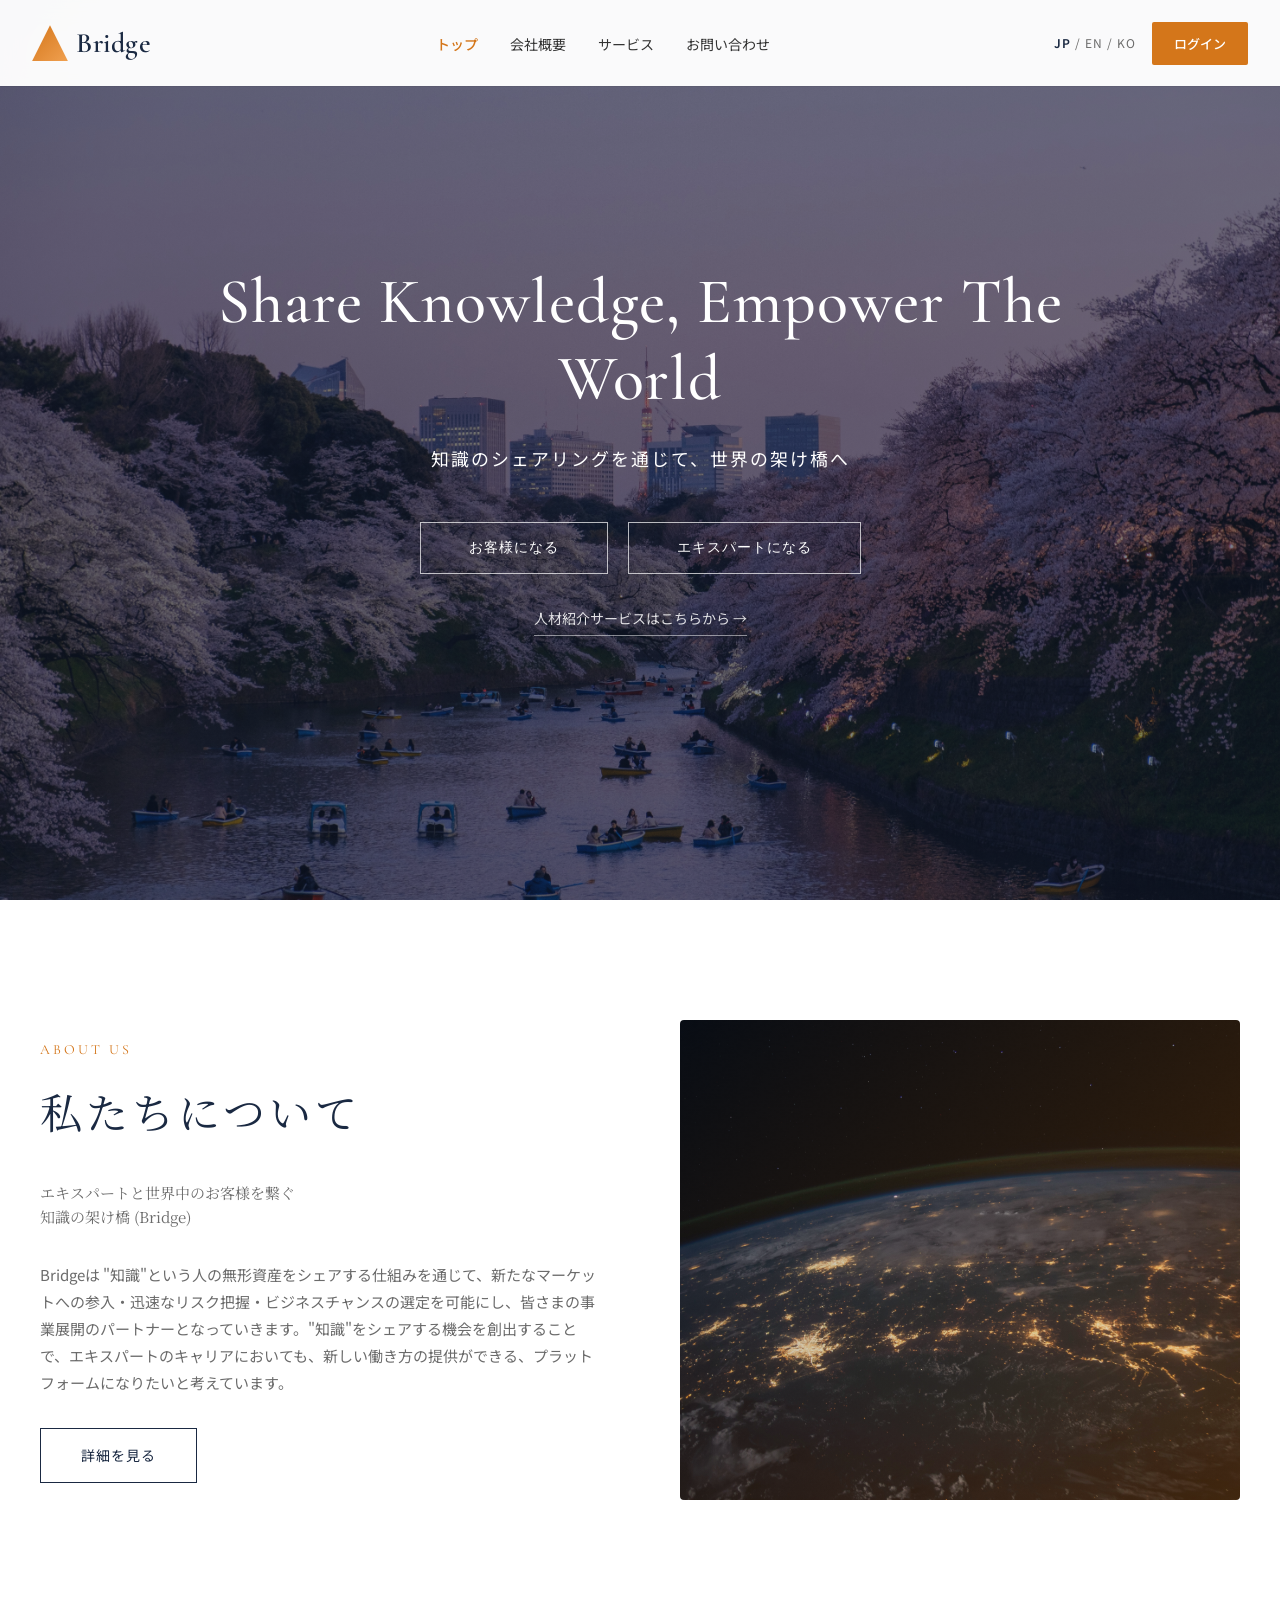
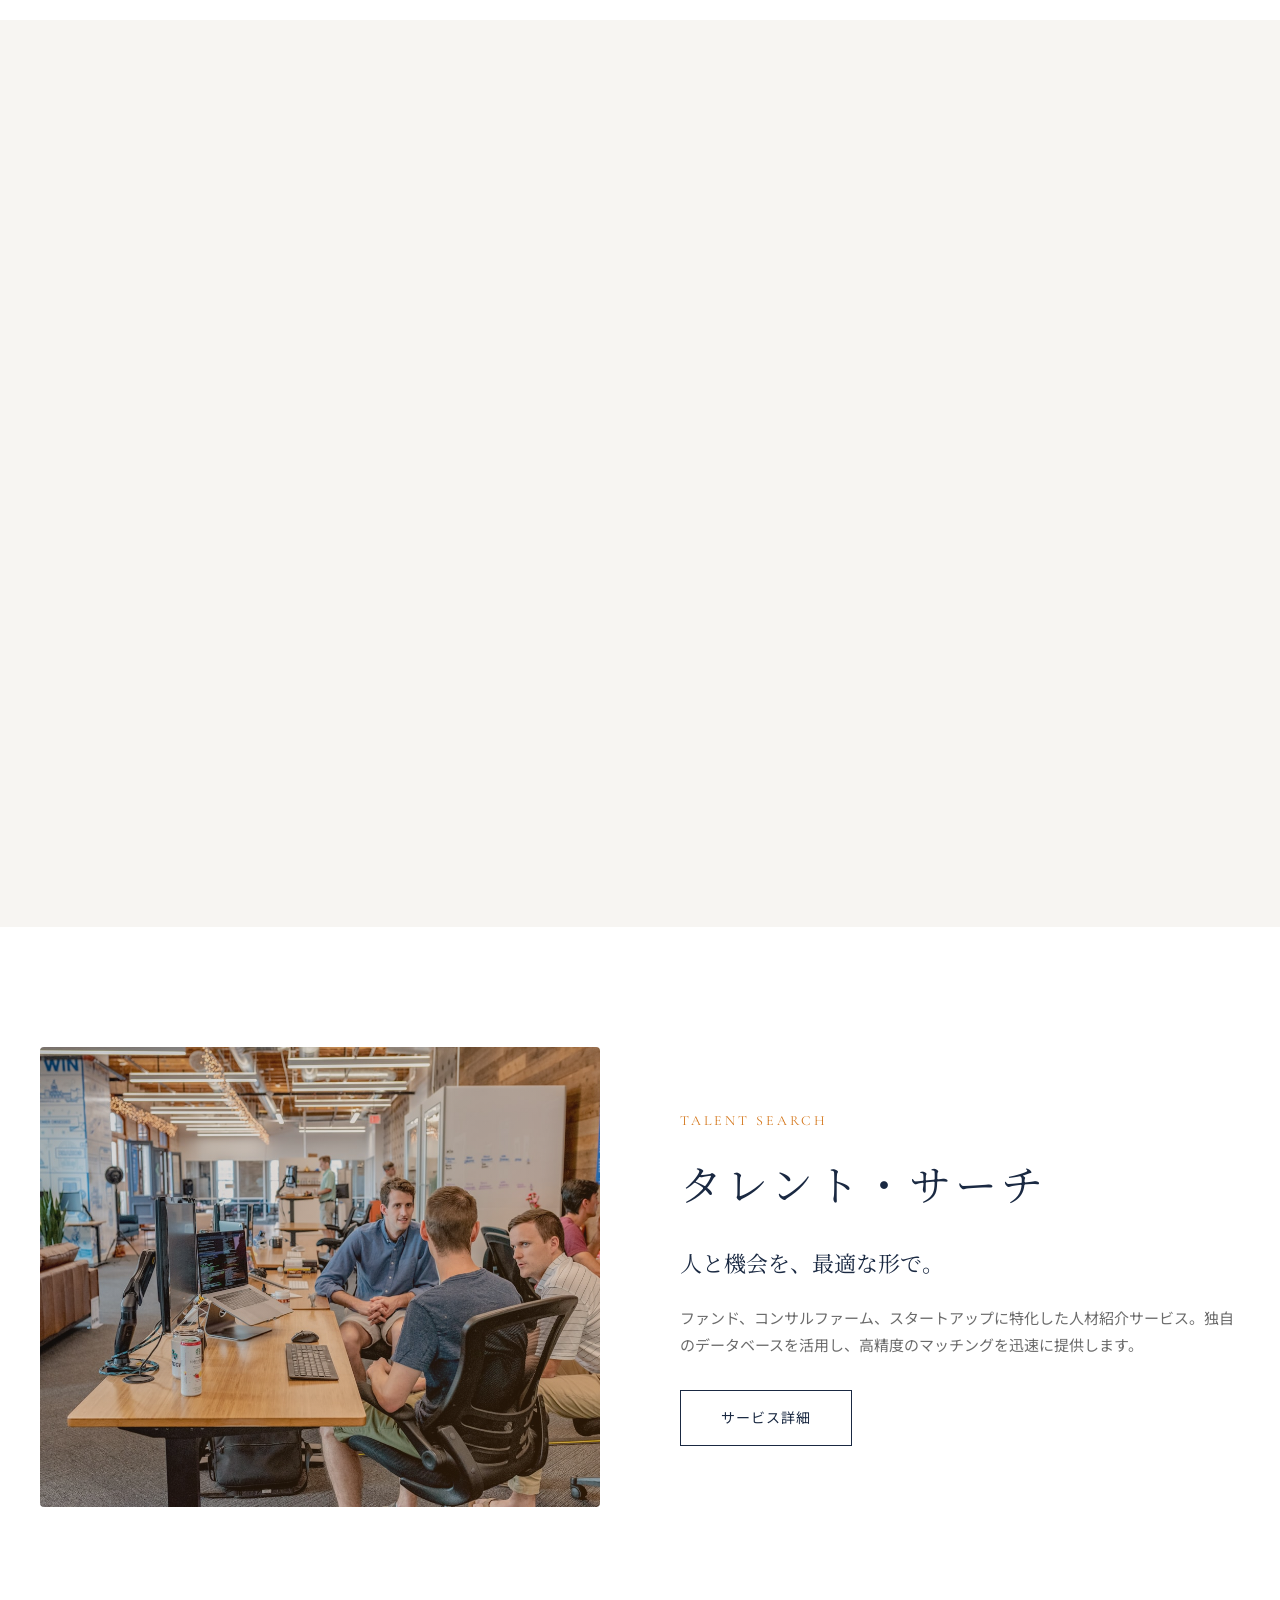
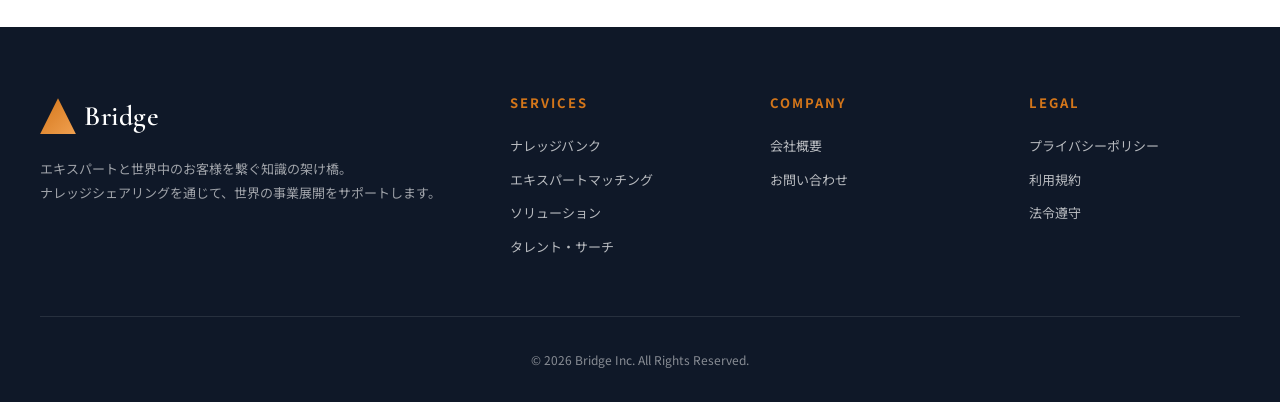
==== commit b4331081: "余分な情報を削除 採用情報 アーチブメント" ====
--- a/index.html
+++ b/index.html
@@ -24,7 +24,6 @@
         <li><a href="index.html">トップ</a></li>
         <li><a href="about.html">会社概要</a></li>
         <li><a href="services.html">サービス</a></li>
-        <li><a href="careers.html">採用情報</a></li>
         <li><a href="contact.html">お問い合わせ</a></li>
       </ul>
     </nav>
@@ -95,33 +94,6 @@
   </div>
 </section>
 
-<!-- ========== Stats ========== -->
-<section class="section stats" id="stats">
-  <div class="container">
-    <div class="reveal" style="margin-bottom:64px;">
-      <div class="section-label" style="color:var(--accent);">OUR ACHIEVEMENTS</div>
-      <h2 class="section-title" style="color:#fff;">数字で見る実績</h2>
-    </div>
-    <div class="stats-grid">
-      <div class="reveal">
-        <div class="stat-num">600+</div>
-        <div class="stat-label">ビジネスパートナー</div>
-        <p style="margin-top:16px;font-size:13px;opacity:0.8;line-height:1.7;">グローバル戦略コンサルファーム、PE・ヘッジファンド、フォーチュン500企業まで</p>
-      </div>
-      <div class="reveal">
-        <div class="stat-num">160K+</div>
-        <div class="stat-label">エキスパート登録数</div>
-        <p style="margin-top:16px;font-size:13px;opacity:0.8;line-height:1.7;">あらゆる言語・地域のエキスパートをご紹介します</p>
-      </div>
-      <div class="reveal">
-        <div class="stat-num">300+</div>
-        <div class="stat-label">業界カバー</div>
-        <p style="margin-top:16px;font-size:13px;opacity:0.8;line-height:1.7;">金融・テクノロジーからヘルスケア、製造業、新興市場まで</p>
-      </div>
-    </div>
-  </div>
-</section>
-
 <!-- ========== Talent ========== -->
 <section class="section">
   <div class="container talent">
@@ -135,16 +107,6 @@
       </p>
       <a href="services.html" class="btn-outline">サービス詳細</a>
     </div>
-  </div>
-</section>
-
-<!-- ========== Careers ========== -->
-<section class="section careers" id="careers">
-  <div class="container reveal">
-    <div class="section-label">CAREERS</div>
-    <h2 class="section-title">採用情報</h2>
-    <p class="section-sub">「急成長ベンチャー」×「グローバル」な環境で<br>一緒に働く仲間を募集しています。</p>
-    <a href="careers.html" class="btn-light">採用情報を見る</a>
   </div>
 </section>
 
@@ -171,7 +133,6 @@
       <h4>COMPANY</h4>
       <ul>
         <li><a href="about.html">会社概要</a></li>
-        <li><a href="careers.html">採用情報</a></li>
         <li><a href="contact.html">お問い合わせ</a></li>
       </ul>
     </div>
--- a/css/style.css
+++ b/css/style.css
@@ -0,0 +1,560 @@
+/* ============================================
+   Bridge - 共通スタイルシート
+   全ページで共有されるスタイル
+   ============================================ */
+
+/* ============ Reset ============ */
+*, *::before, *::after { box-sizing: border-box; margin: 0; padding: 0; }
+html { scroll-behavior: smooth; }
+body {
+  font-family: 'Noto Sans JP', 'Hiragino Sans', sans-serif;
+  color: #2c2c2c;
+  line-height: 1.8;
+  background: #fff;
+  overflow-x: hidden;
+}
+img { max-width: 100%; display: block; }
+a { color: inherit; text-decoration: none; }
+ul { list-style: none; }
+
+/* ============ Variables ============ */
+:root {
+  --primary: #1a2942;
+  --accent: #d4761a;
+  --light: #f7f5f2;
+  --gray: #6b6b6b;
+  --border: #e5e5e5;
+  --serif-en: 'Cormorant Garamond', 'Noto Serif JP', serif;
+  --serif-jp: 'Noto Serif JP', serif;
+}
+
+/* ============ Header (全ページ共通) ============ */
+.header {
+  position: fixed;
+  top: 0; left: 0; right: 0;
+  background: rgba(255,255,255,0.97);
+  backdrop-filter: blur(10px);
+  z-index: 1000;
+  box-shadow: 0 1px 0 rgba(0,0,0,0.05);
+}
+.header-inner {
+  max-width: 1280px;
+  margin: 0 auto;
+  padding: 18px 32px;
+  display: flex;
+  align-items: center;
+  justify-content: space-between;
+}
+.logo {
+  font-family: var(--serif-en);
+  font-size: 28px;
+  font-weight: 600;
+  color: var(--primary);
+  letter-spacing: 0.5px;
+  display: flex;
+  align-items: center;
+  gap: 8px;
+}
+.logo-mark {
+  width: 36px; height: 36px;
+  background: linear-gradient(135deg, var(--accent), #f0a050);
+  clip-path: polygon(50% 0%, 100% 100%, 0% 100%);
+}
+.nav-list {
+  display: flex;
+  gap: 32px;
+}
+.nav-list a {
+  font-size: 14px;
+  color: #333;
+  transition: color 0.3s;
+  position: relative;
+}
+.nav-list a:hover { color: var(--accent); }
+.nav-list a.active { color: var(--accent); font-weight: 500; }
+.header-cta {
+  display: flex;
+  align-items: center;
+  gap: 16px;
+}
+.lang-switch {
+  font-size: 12px;
+  color: var(--gray);
+  letter-spacing: 1px;
+}
+.lang-switch span.active { color: var(--primary); font-weight: 600; }
+.login-btn {
+  background: var(--accent);
+  color: #fff;
+  padding: 10px 22px;
+  font-size: 13px;
+  font-weight: 500;
+  border-radius: 2px;
+  transition: background 0.3s;
+}
+.login-btn:hover { background: #b86515; }
+.menu-toggle { display: none; background: none; border: none; cursor: pointer; }
+
+/* ============ Hero (トップページ) ============ */
+.hero {
+  height: 100vh;
+  min-height: 700px;
+  background:
+    linear-gradient(rgba(15,25,45,0.55), rgba(15,25,45,0.55)),
+    url('../images/sakuranamiki.jpg') center/cover;
+  display: flex;
+  align-items: center;
+  justify-content: center;
+  text-align: center;
+  color: #fff;
+  position: relative;
+}
+.hero-content { max-width: 900px; padding: 0 24px; }
+.hero h1 {
+  font-family: var(--serif-en);
+  font-size: clamp(36px, 5vw, 64px);
+  font-weight: 500;
+  letter-spacing: 1px;
+  margin-bottom: 24px;
+  line-height: 1.2;
+  opacity: 0;
+  animation: fadeUp 1.2s ease 0.3s forwards;
+}
+.hero p {
+  font-size: clamp(15px, 1.4vw, 18px);
+  margin-bottom: 48px;
+  letter-spacing: 2px;
+  opacity: 0;
+  animation: fadeUp 1.2s ease 0.6s forwards;
+}
+.hero-buttons {
+  display: flex;
+  gap: 20px;
+  justify-content: center;
+  flex-wrap: wrap;
+  opacity: 0;
+  animation: fadeUp 1.2s ease 0.9s forwards;
+}
+.hero-btn {
+  border: 1px solid rgba(255,255,255,0.7);
+  padding: 16px 48px;
+  font-size: 14px;
+  color: #fff;
+  transition: all 0.3s;
+  letter-spacing: 1px;
+  cursor: pointer;
+  background: transparent;
+}
+.hero-btn:hover {
+  background: #fff;
+  color: var(--primary);
+}
+.hero-link {
+  display: block;
+  margin-top: 32px;
+  font-size: 14px;
+  color: rgba(255,255,255,0.85);
+  border-bottom: 1px solid rgba(255,255,255,0.5);
+  padding-bottom: 4px;
+  width: fit-content;
+  margin-left: auto;
+  margin-right: auto;
+  transition: color 0.3s;
+  opacity: 0;
+  animation: fadeUp 1.2s ease 1.2s forwards;
+}
+.hero-link:hover { color: var(--accent); border-color: var(--accent); }
+
+@keyframes fadeUp {
+  from { opacity: 0; transform: translateY(30px); }
+  to { opacity: 1; transform: translateY(0); }
+}
+
+/* ============ Page Hero (下層ページ用) ============ */
+.page-hero {
+  height: 360px;
+  min-height: 360px;
+  background:
+    linear-gradient(rgba(15,25,45,0.7), rgba(15,25,45,0.7)),
+    url('../images/sakuranamiki.jpg') center/cover;
+  display: flex;
+  align-items: center;
+  justify-content: center;
+  text-align: center;
+  color: #fff;
+  margin-top: 0;
+}
+.page-hero-content { max-width: 800px; padding: 80px 24px 0; }
+.page-hero .section-label { color: var(--accent); }
+.page-hero h1 {
+  font-family: var(--serif-jp);
+  font-size: clamp(28px, 4vw, 44px);
+  font-weight: 400;
+  letter-spacing: 4px;
+  margin-bottom: 12px;
+}
+.page-hero p {
+  font-size: 14px;
+  letter-spacing: 2px;
+  opacity: 0.9;
+}
+
+/* ============ Section common ============ */
+.section { padding: 120px 32px; }
+.container { max-width: 1200px; margin: 0 auto; }
+.section-label {
+  font-family: var(--serif-en);
+  font-size: 14px;
+  color: var(--accent);
+  letter-spacing: 3px;
+  text-transform: uppercase;
+  margin-bottom: 12px;
+}
+.section-title {
+  font-family: var(--serif-jp);
+  font-size: clamp(28px, 3.5vw, 42px);
+  font-weight: 400;
+  color: var(--primary);
+  letter-spacing: 4px;
+  margin-bottom: 24px;
+}
+.section-sub {
+  color: var(--gray);
+  font-size: 15px;
+  margin-bottom: 48px;
+}
+
+/* ============ About ============ */
+.about {
+  display: grid;
+  grid-template-columns: 1fr 1fr;
+  gap: 80px;
+  align-items: center;
+}
+.about-text h2 { margin-bottom: 32px; }
+.about-lead {
+  font-family: var(--serif-jp);
+  font-size: 22px;
+  color: var(--primary);
+  margin-bottom: 24px;
+  line-height: 1.6;
+}
+.about-text p {
+  color: var(--gray);
+  font-size: 15px;
+  margin-bottom: 32px;
+}
+.about-image {
+  height: 480px;
+  background:
+    linear-gradient(135deg, rgba(26,41,66,0.3), rgba(212,118,26,0.3)),
+    url('../images/nasa.jpg') center/cover;
+  border-radius: 4px;
+}
+.btn-outline {
+  display: inline-block;
+  border: 1px solid var(--primary);
+  padding: 14px 40px;
+  font-size: 14px;
+  color: var(--primary);
+  transition: all 0.3s;
+  letter-spacing: 1px;
+}
+.btn-outline:hover { background: var(--primary); color: #fff; }
+
+/* ============ Services ============ */
+.services { background: var(--light); text-align: center; }
+.services-head { margin-bottom: 80px; }
+.service-grid {
+  display: grid;
+  grid-template-columns: repeat(3, 1fr);
+  gap: 32px;
+  text-align: left;
+}
+.service-card {
+  background: #fff;
+  padding: 0 0 40px;
+  border-radius: 4px;
+  overflow: hidden;
+  box-shadow: 0 4px 24px rgba(0,0,0,0.06);
+  transition: transform 0.4s, box-shadow 0.4s;
+}
+.service-card:hover {
+  transform: translateY(-8px);
+  box-shadow: 0 12px 40px rgba(0,0,0,0.12);
+}
+.service-image {
+  height: 220px;
+  background-size: cover;
+  background-position: center;
+  margin-bottom: 32px;
+}
+.service-card:nth-child(1) .service-image {
+  background-image: linear-gradient(135deg, rgba(26,41,66,0.5), rgba(26,41,66,0.2)), url('../images/service-knowledge.jpg');
+}
+.service-card:nth-child(2) .service-image {
+  background-image: linear-gradient(135deg, rgba(26,41,66,0.5), rgba(26,41,66,0.2)), url('../images/service-matching.jpg');
+}
+.service-card:nth-child(3) .service-image {
+  background-image: linear-gradient(135deg, rgba(26,41,66,0.5), rgba(26,41,66,0.2)), url('../images/service-solution.jpg');
+}
+.service-card h3 {
+  font-family: var(--serif-jp);
+  font-size: 22px;
+  color: var(--primary);
+  margin: 0 32px 16px;
+  font-weight: 500;
+}
+.service-card p {
+  color: var(--gray);
+  font-size: 14px;
+  margin: 0 32px;
+}
+
+/* ============ Stats ============ */
+.stats {
+  background: var(--primary);
+  color: #fff;
+  text-align: center;
+}
+.stats-grid {
+  display: grid;
+  grid-template-columns: repeat(3, 1fr);
+  gap: 48px;
+}
+.stat-num {
+  font-family: var(--serif-en);
+  font-size: 64px;
+  color: var(--accent);
+  font-weight: 500;
+  line-height: 1;
+  margin-bottom: 16px;
+}
+.stat-label {
+  font-size: 14px;
+  letter-spacing: 2px;
+  opacity: 0.9;
+}
+
+/* ============ Talent ============ */
+.talent {
+  display: grid;
+  grid-template-columns: 1fr 1fr;
+  gap: 80px;
+  align-items: center;
+}
+.talent-image {
+  height: 460px;
+  background:
+    linear-gradient(135deg, rgba(26,41,66,0.2), rgba(212,118,26,0.2)),
+    url('../images/talent-team.jpg') center/cover;
+  border-radius: 4px;
+}
+
+/* ============ Careers ============ */
+.careers {
+  background:
+    linear-gradient(rgba(26,41,66,0.85), rgba(26,41,66,0.85)),
+    url('../images/careers-office.jpg') center/cover fixed;
+  color: #fff;
+  text-align: center;
+}
+.careers .section-title { color: #fff; }
+.careers .section-sub { color: rgba(255,255,255,0.85); margin-bottom: 40px; }
+.btn-light {
+  display: inline-block;
+  border: 1px solid #fff;
+  padding: 14px 40px;
+  font-size: 14px;
+  color: #fff;
+  letter-spacing: 1px;
+  transition: all 0.3s;
+}
+.btn-light:hover { background: #fff; color: var(--primary); }
+
+/* ============ Contact ============ */
+.contact { text-align: center; }
+.contact-form {
+  max-width: 600px;
+  margin: 48px auto 0;
+  display: grid;
+  gap: 20px;
+  text-align: left;
+}
+.contact-form input,
+.contact-form textarea {
+  width: 100%;
+  padding: 14px 18px;
+  border: 1px solid var(--border);
+  font-family: inherit;
+  font-size: 14px;
+  background: #fafafa;
+  transition: border-color 0.3s;
+}
+.contact-form input:focus,
+.contact-form textarea:focus {
+  outline: none;
+  border-color: var(--accent);
+}
+.contact-form textarea { min-height: 140px; resize: vertical; }
+.contact-form button {
+  background: var(--primary);
+  color: #fff;
+  border: none;
+  padding: 16px;
+  font-size: 14px;
+  cursor: pointer;
+  letter-spacing: 2px;
+  transition: background 0.3s;
+  font-family: inherit;
+}
+.contact-form button:hover { background: var(--accent); }
+.contact-form button:disabled { background: #999; cursor: not-allowed; }
+.form-status {
+  text-align: center;
+  padding: 14px;
+  margin-top: 8px;
+  font-size: 14px;
+  border-radius: 2px;
+  display: none;
+}
+.form-status.success {
+  display: block;
+  background: #e8f5e9;
+  color: #2e7d32;
+  border: 1px solid #a5d6a7;
+}
+.form-status.error {
+  display: block;
+  background: #ffebee;
+  color: #c62828;
+  border: 1px solid #ef9a9a;
+}
+.form-honeypot {
+  position: absolute;
+  left: -9999px;
+  width: 1px;
+  height: 1px;
+  opacity: 0;
+}
+
+/* ============ Footer (全ページ共通) ============ */
+.footer {
+  background: #0f1828;
+  color: #fff;
+  padding: 64px 32px 32px;
+}
+.footer-grid {
+  max-width: 1200px;
+  margin: 0 auto;
+  display: grid;
+  grid-template-columns: 2fr 1fr 1fr 1fr;
+  gap: 48px;
+  margin-bottom: 48px;
+}
+.footer-brand .logo { color: #fff; margin-bottom: 16px; }
+.footer-brand p {
+  color: rgba(255,255,255,0.6);
+  font-size: 13px;
+  line-height: 1.8;
+}
+.footer h4 {
+  font-size: 13px;
+  letter-spacing: 2px;
+  margin-bottom: 20px;
+  color: var(--accent);
+}
+.footer ul li {
+  margin-bottom: 10px;
+  font-size: 13px;
+  color: rgba(255,255,255,0.7);
+}
+.footer ul li a:hover { color: var(--accent); }
+.footer-bottom {
+  max-width: 1200px;
+  margin: 0 auto;
+  padding-top: 32px;
+  border-top: 1px solid rgba(255,255,255,0.1);
+  text-align: center;
+  font-size: 12px;
+  color: rgba(255,255,255,0.5);
+}
+
+/* ============ Reveal animation ============ */
+.reveal {
+  opacity: 0;
+  transform: translateY(40px);
+  transition: opacity 1s ease, transform 1s ease;
+}
+.reveal.visible {
+  opacity: 1;
+  transform: translateY(0);
+}
+
+/* ============ 下層ページ共通レイアウト ============ */
+.page-content {
+  padding: 100px 32px;
+}
+.page-content .container { max-width: 1000px; }
+.page-content h2 {
+  font-family: var(--serif-jp);
+  font-size: 32px;
+  color: var(--primary);
+  margin: 64px 0 24px;
+  font-weight: 500;
+  border-left: 4px solid var(--accent);
+  padding-left: 20px;
+}
+.page-content h2:first-child { margin-top: 0; }
+.page-content h3 {
+  font-family: var(--serif-jp);
+  font-size: 22px;
+  color: var(--primary);
+  margin: 40px 0 16px;
+  font-weight: 500;
+}
+.page-content p {
+  color: #444;
+  font-size: 15px;
+  margin-bottom: 20px;
+}
+.page-content ul.dot-list {
+  margin: 20px 0 32px 20px;
+}
+.page-content ul.dot-list li {
+  list-style: disc;
+  margin-bottom: 8px;
+  color: #444;
+  font-size: 15px;
+}
+.info-table {
+  width: 100%;
+  border-collapse: collapse;
+  margin: 24px 0;
+}
+.info-table th, .info-table td {
+  padding: 18px 20px;
+  text-align: left;
+  border-bottom: 1px solid var(--border);
+  font-size: 15px;
+}
+.info-table th {
+  width: 200px;
+  color: var(--primary);
+  font-weight: 500;
+  background: var(--light);
+}
+.info-table td { color: #444; }
+
+/* ============ Responsive ============ */
+@media (max-width: 900px) {
+  .nav-list, .lang-switch { display: none; }
+  .menu-toggle { display: block; font-size: 24px; color: var(--primary); }
+  .about, .talent { grid-template-columns: 1fr; gap: 48px; }
+  .service-grid, .stats-grid, .footer-grid { grid-template-columns: 1fr; }
+  .section { padding: 80px 24px; }
+  .header-inner { padding: 16px 24px; }
+  .stat-num { font-size: 48px; }
+  .info-table th { width: 140px; padding: 14px; }
+  .info-table td { padding: 14px; }
+}
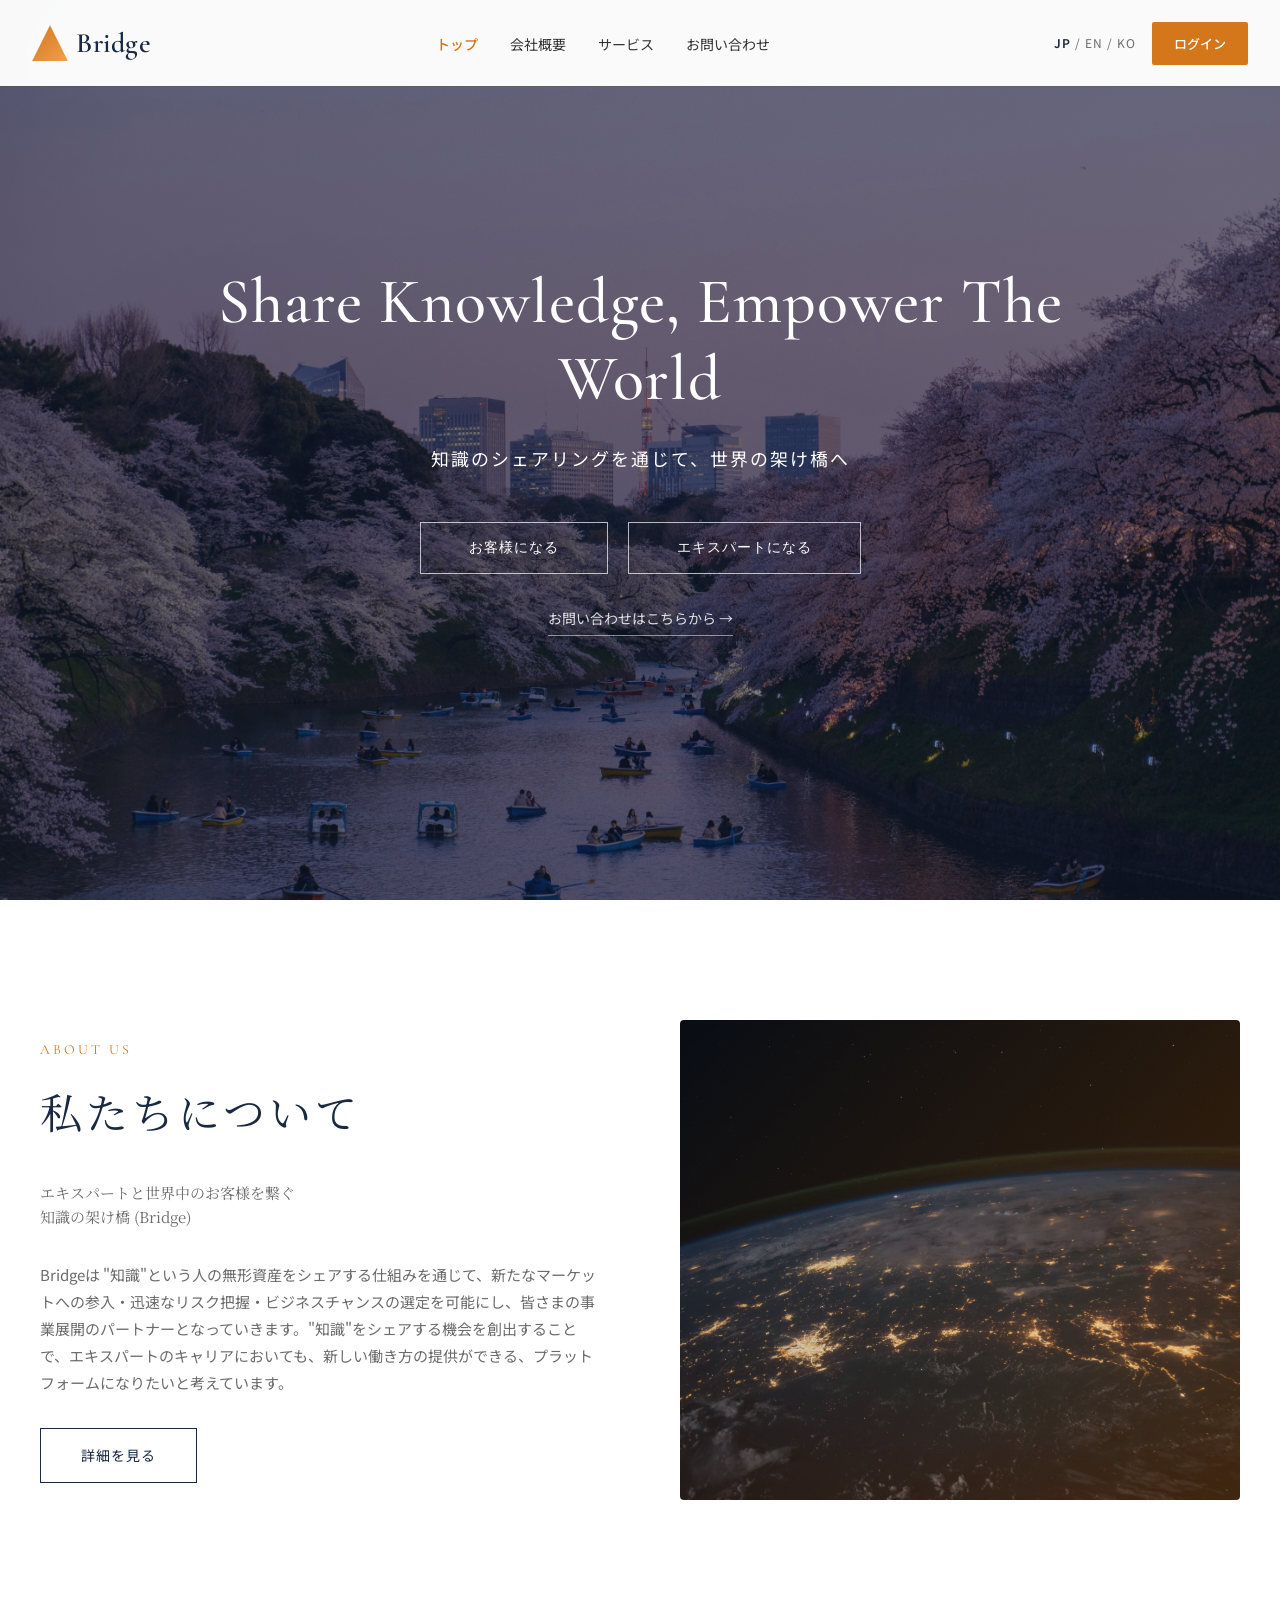
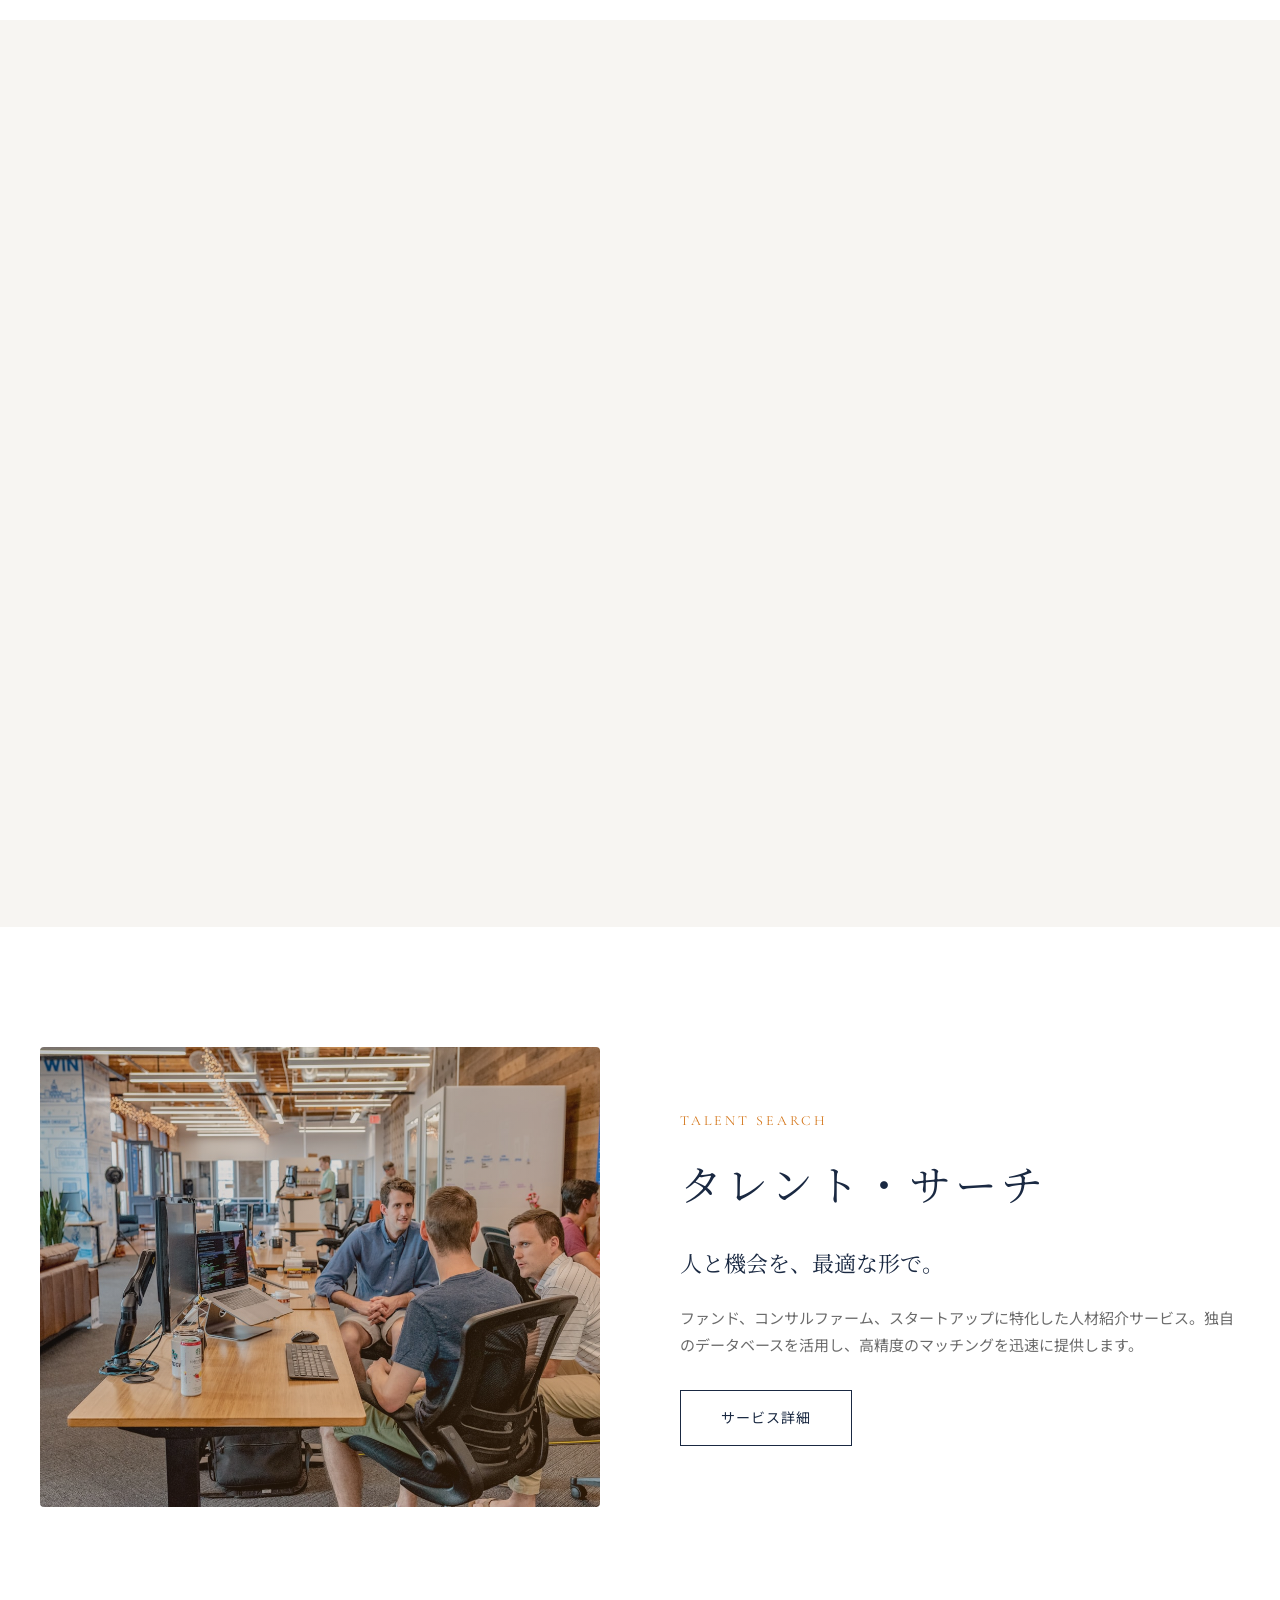
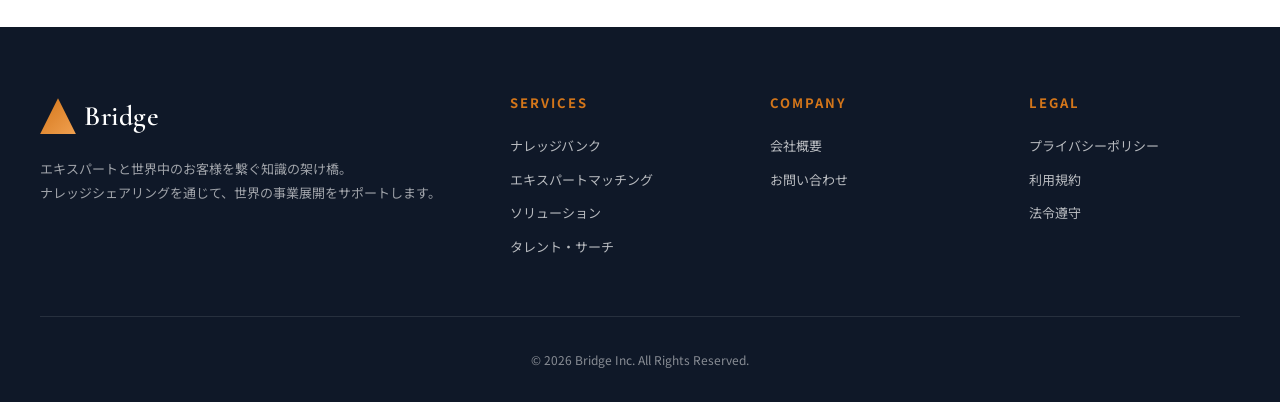
==== commit f8061020: "お問い合わせのボタンを追加" ====
--- a/index.html
+++ b/index.html
@@ -46,7 +46,7 @@
       <button class="hero-btn" onclick="location.href='contact.html'">お客様になる</button>
       <button class="hero-btn" onclick="location.href='contact.html'">エキスパートになる</button>
     </div>
-    <a href="services.html" class="hero-link">人材紹介サービスはこちらから →</a>
+    <a href="contact.html" class="hero-link">お問い合わせはこちらから →</a>
   </div>
 </section>
 
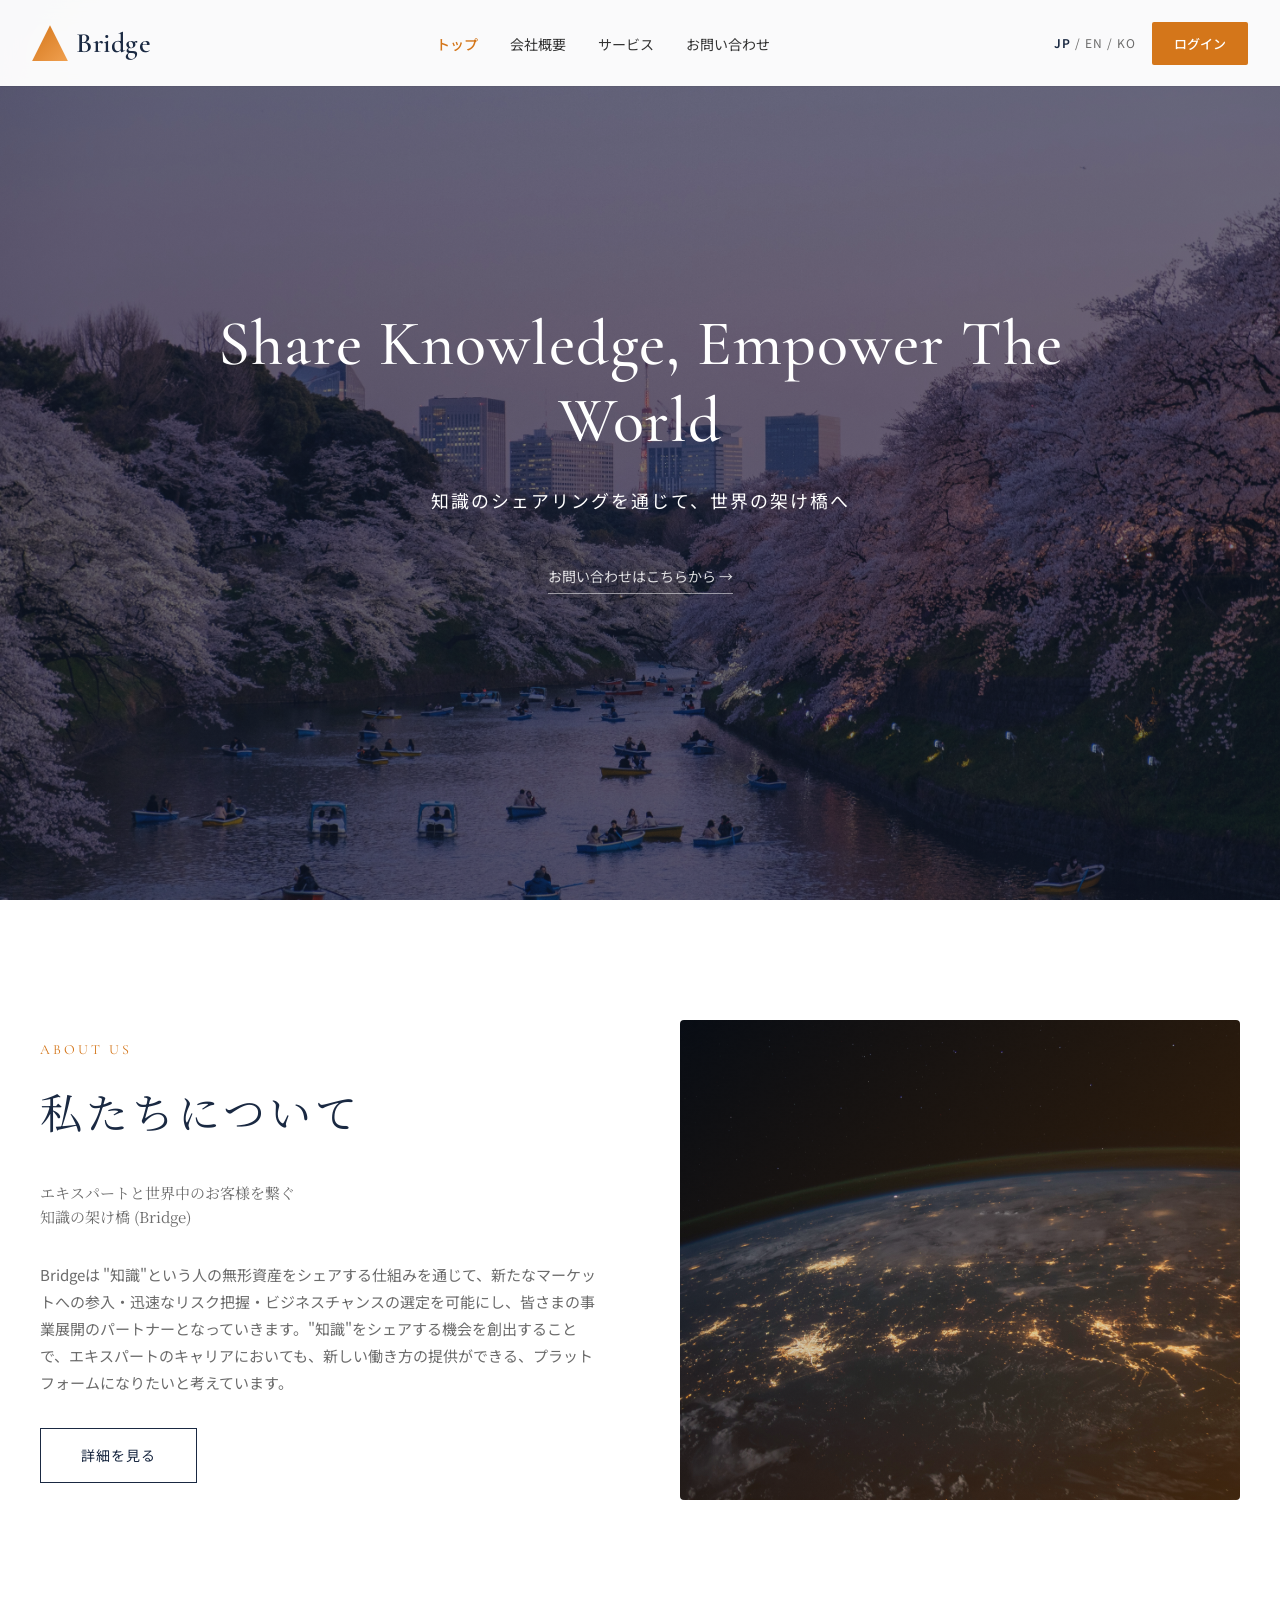
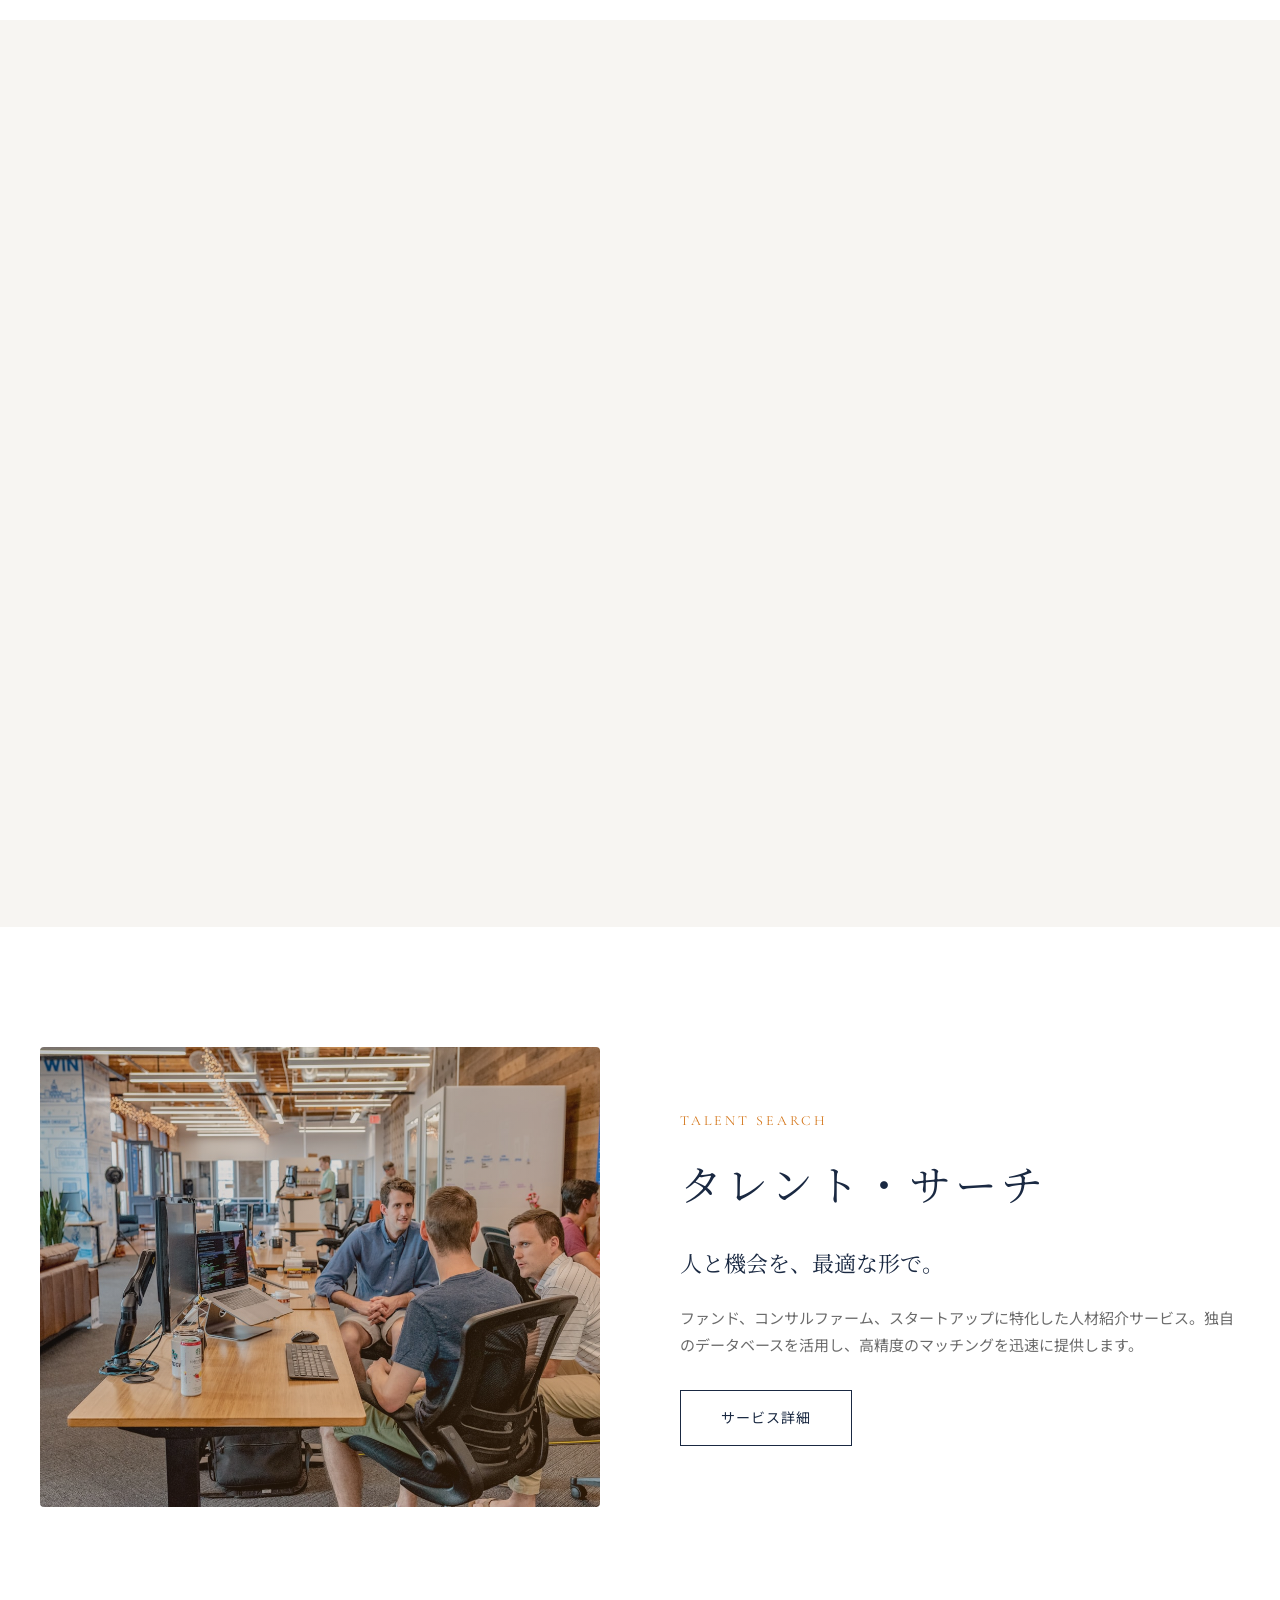
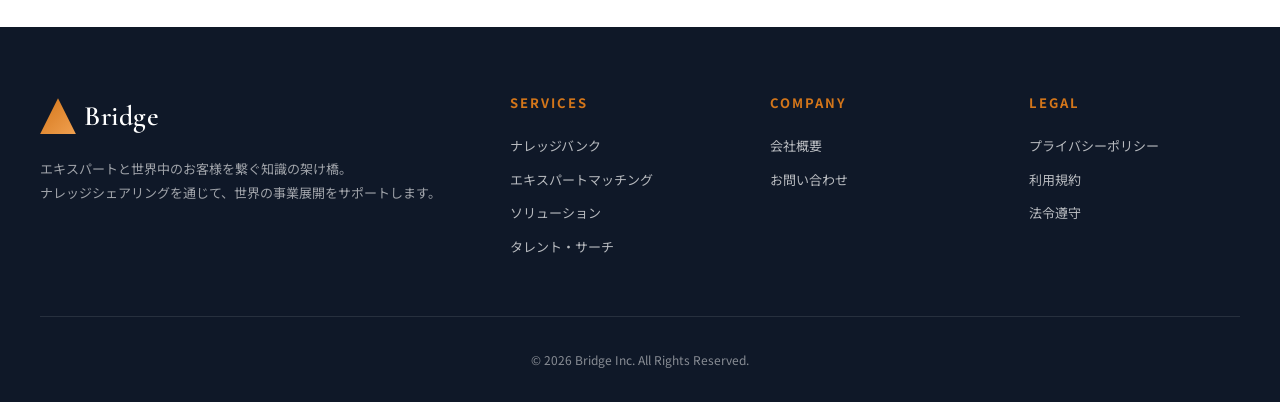
==== commit 79d62957: "ボタンの削除" ====
--- a/index.html
+++ b/index.html
@@ -42,10 +42,6 @@
   <div class="hero-content">
     <h1>Share Knowledge, Empower The World</h1>
     <p>知識のシェアリングを通じて、世界の架け橋へ</p>
-    <div class="hero-buttons">
-      <button class="hero-btn" onclick="location.href='contact.html'">お客様になる</button>
-      <button class="hero-btn" onclick="location.href='contact.html'">エキスパートになる</button>
-    </div>
     <a href="contact.html" class="hero-link">お問い合わせはこちらから →</a>
   </div>
 </section>
